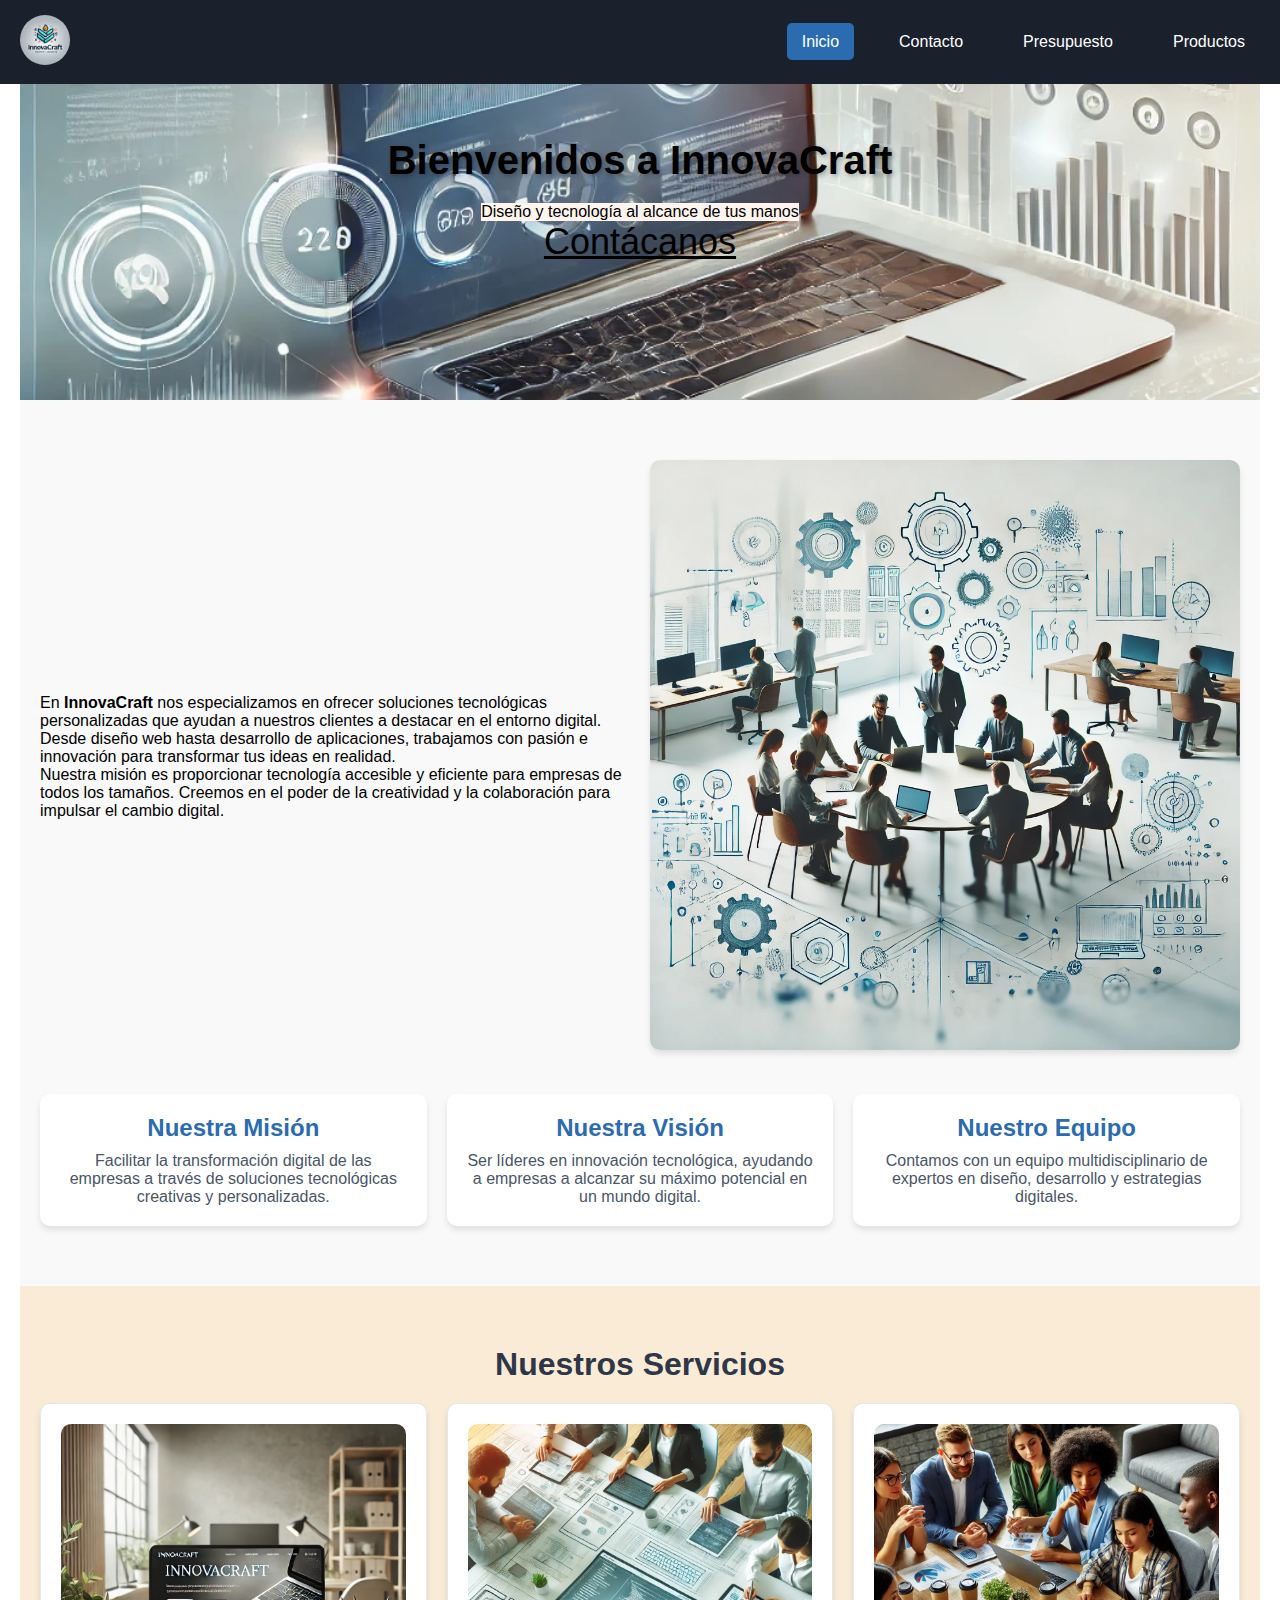
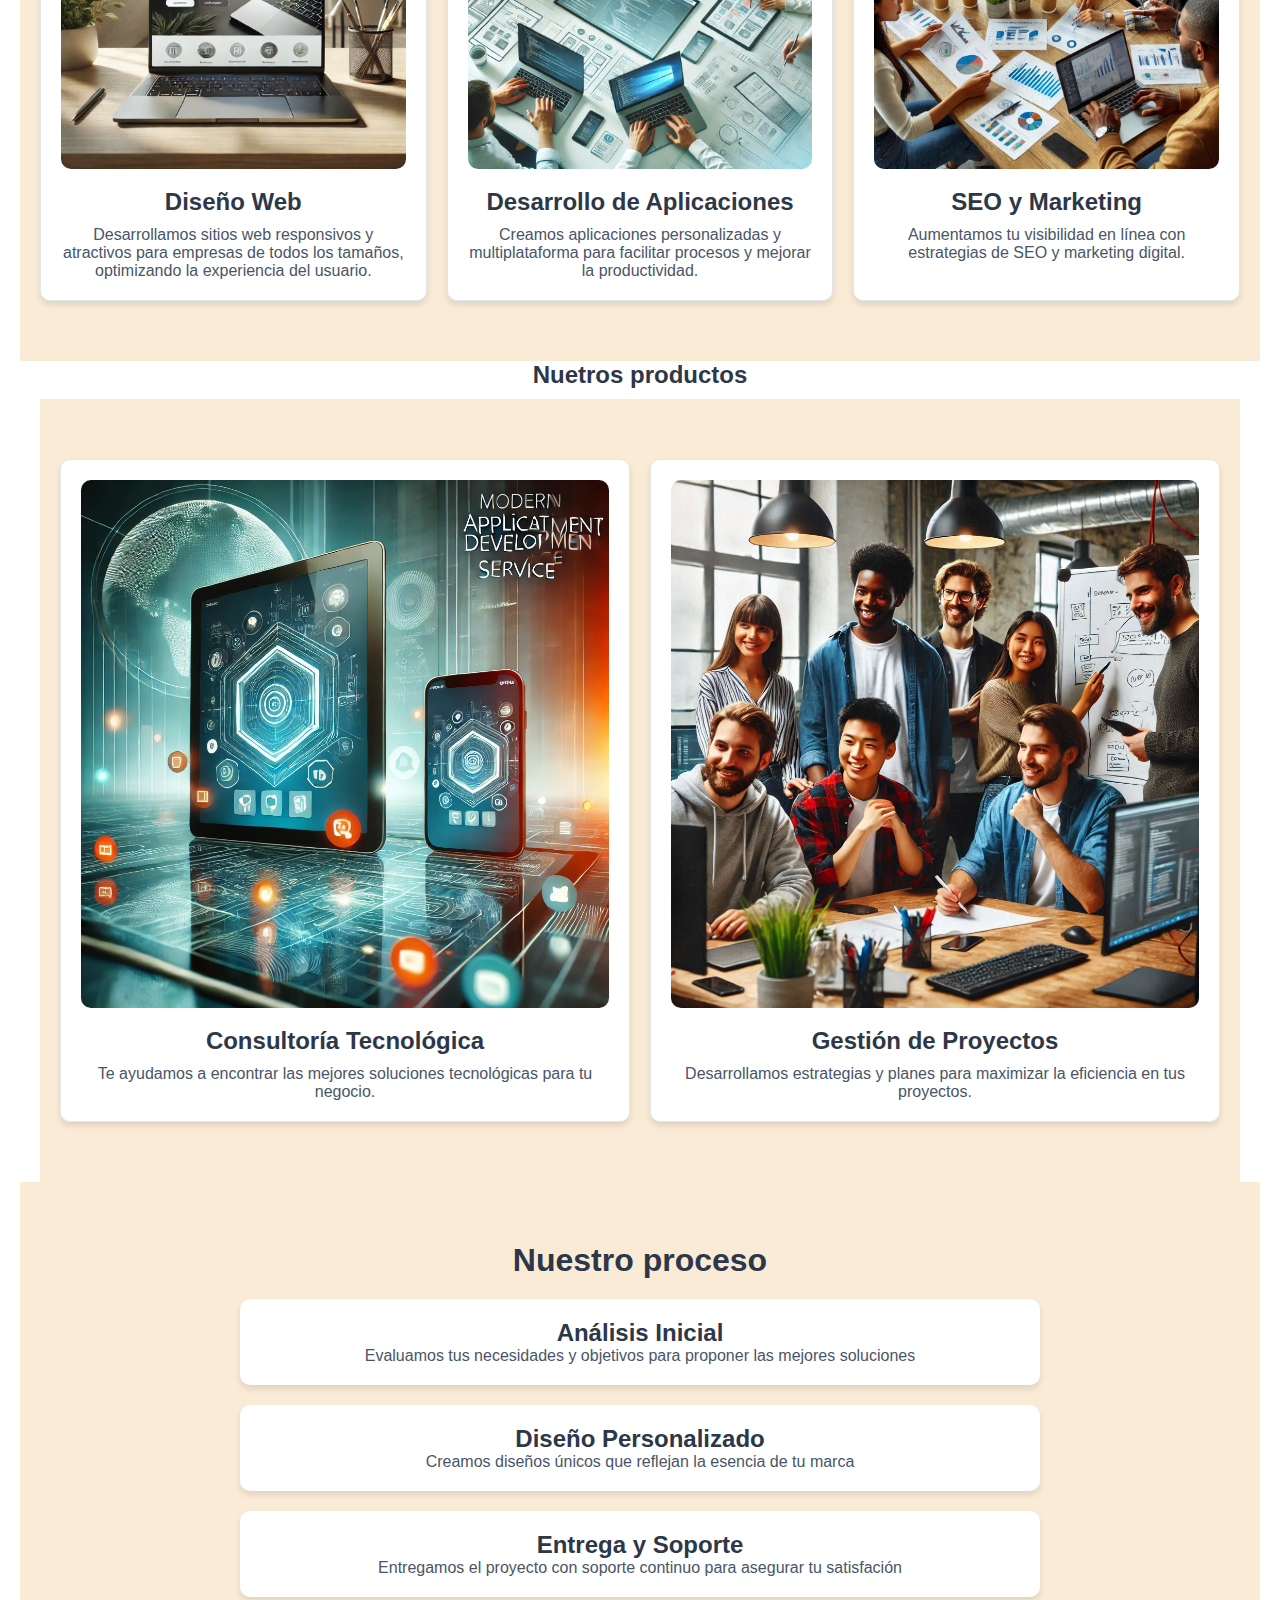
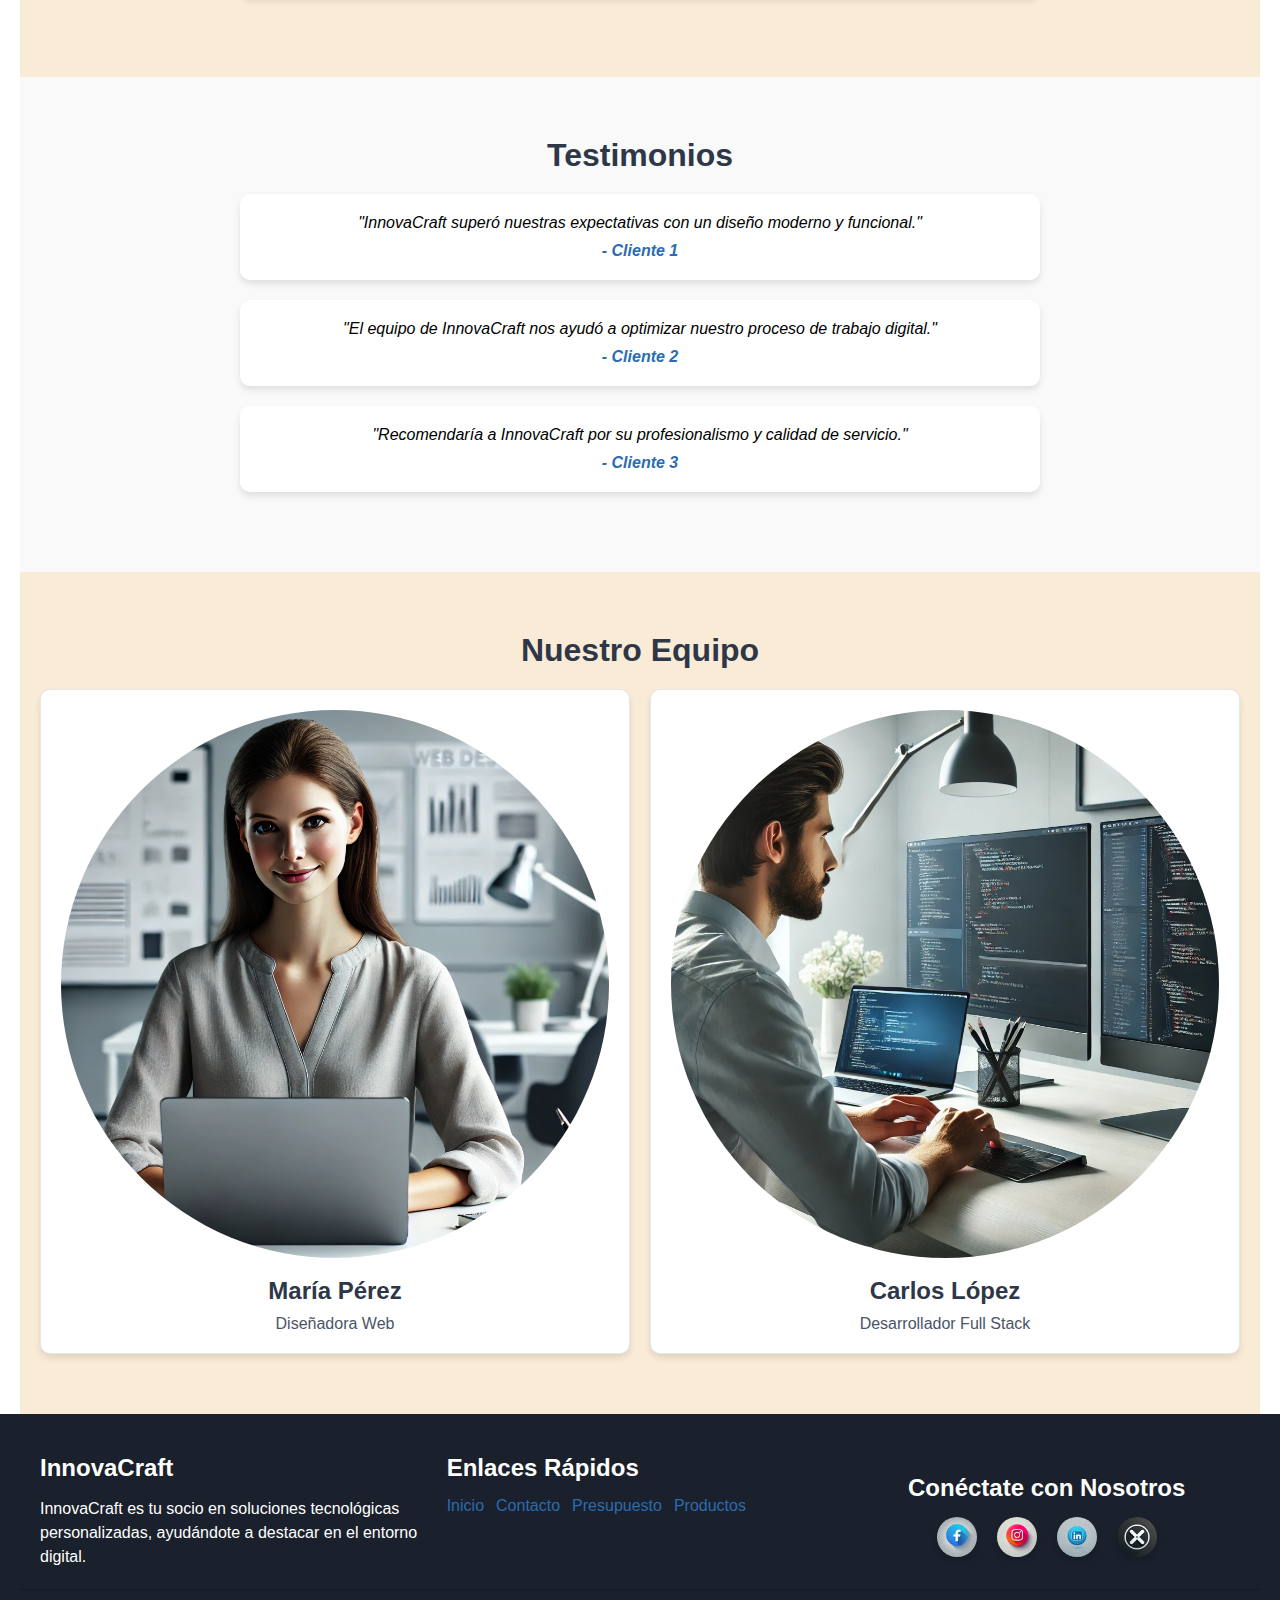
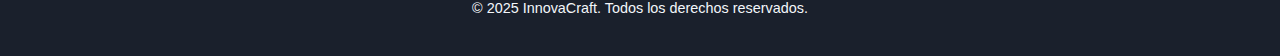
==== index.html @ 7ba4dc73 "inicialinzado" ====
<!DOCTYPE html>
<html lang="es">
  <head>
    <meta charset="UTF-8" >
    <meta name="viewport" content="width=device-width, initial-scale=1.0" >
    <title>InnovaCraft</title>
    <link rel="stylesheet" href="./CSS/style.css">
  </head>
  <body>
    <header>
      <!-- Barra de Navegación -->
      <nav class="navbar">
        <div class="logo">
          <img src="./assets/images/logoEmpresa.png" alt="InnovaCraft Logo">
        </div>
       
        <ul class="nav-link">
          <li><a href="/index.html" class="active">Inicio</a></li>
          <li><a href="./view/contacto.html">Contacto</a></li>
          <li><a href="./view/presupuesto.html">Presupuesto</a></li>
          <li><a href="./view/productos.html">Productos</a></li>
        </ul>
      </nav>
    </header>

    <!-- main global -->
    <main class="main-container">
      <section class="heroSection">
        <h1>Bienvenidos a InnovaCraft</h1>
        <span>Diseño y tecnología al alcance de tus manos</span>
        <a href="./views/contacto.html">Contácanos</a>
      </section>
      <!-- Section sobre nosotros -->
      <section class="aboutSection">
        <div class="about-content">
          <div class="about-text">
            <p>
              En <strong>InnovaCraft</strong> nos especializamos en ofrecer
              soluciones tecnológicas personalizadas que ayudan a nuestros
              clientes a destacar en el entorno digital. Desde diseño web hasta
              desarrollo de aplicaciones, trabajamos con pasión e innovación
              para transformar tus ideas en realidad.
            </p>
            <p>
              Nuestra misión es proporcionar tecnología accesible y eficiente
              para empresas de todos los tamaños. Creemos en el poder de la
              creatividad y la colaboración para impulsar el cambio digital.
            </p>
          </div>
          <div class="about-image">
            <img
              src="./assets/images/about-innovacraft.webp"
              alt="Sobre InnovaCraft"
            >
          </div>
        </div>

        <!-- Sección Adicional -->
        <div class="about-details">
          <div>
            <h3>Nuestra Misión</h3>
            <p>
              Facilitar la transformación digital de las empresas a través de
              soluciones tecnológicas creativas y personalizadas.
            </p>
          </div>
          <div>
            <h3>Nuestra Visión</h3>
            <p>
              Ser líderes en innovación tecnológica, ayudando a empresas a
              alcanzar su máximo potencial en un mundo digital.
            </p>
          </div>
          <div>
            <h3>Nuestro Equipo</h3>
            <p>
              Contamos con un equipo multidisciplinario de expertos en diseño,
              desarrollo y estrategias digitales.
            </p>
          </div>
        </div>
      </section>
      <!-- nuestro servicios -->
      <section class="servicesSection">
        <h2>Nuestros Servicios</h2>
        <div class="services-list">
          <article>
            <img src="./assets/images/diseñoWeb.webp" alt="Diseño Web">
            <h3>Diseño Web</h3>
            <p>
              Desarrollamos sitios web responsivos y atractivos para empresas de
              todos los tamaños, optimizando la experiencia del usuario.
            </p>
          </article>
          <article>
            <img src="./assets/images/desarrolloApps.webp" alt="Desarrollo de Aplicaciones">
            <h3>Desarrollo de Aplicaciones</h3>
            <p>
              Creamos aplicaciones personalizadas y multiplataforma para
              facilitar procesos y mejorar la productividad.
            </p>
          </article>
          <article>
            <img
              src="./assets/images/seoMarketing.png"
              alt="SEO y Marketing"
            >
            <h3>SEO y Marketing</h3>
            <p>
              Aumentamos tu visibilidad en línea con estrategias de SEO y
              marketing digital.
            </p>
          </article>
        </div>
      </section>
      <!-- productos -->
       <section>
        <h2 class="product-section">Nuetros productos</h2>
        <div class="product-grid">
            <article>
                <img src="/assets/images/aplicaciones.webp" alt=" Aplicaciones">
                 <h3>Consultoría Tecnológica</h3>
        <p>Te ayudamos a encontrar las mejores soluciones tecnológicas para tu negocio.</p>
            </article>
            <article>
        <img src="./assets/images/team-collaboration.png" alt="Colaboración en Equipo">
        <h3>Gestión de Proyectos</h3>
        <p>Desarrollamos estrategias y planes para maximizar la eficiencia en tus proyectos.</p>
      </article>
        </div>
       </section>
       <!-- Nuestro proceso -->
        <section class="procesoSection">
            <h2>Nuestro proceso</h2>
            <ul class="process-list">
                <li>
                    <h3>Análisis Inicial</h3>
                    <p>Evaluamos tus necesidades y objetivos para proponer las mejores soluciones</p>
                </li>
                <li>
                    <h3>Diseño Personalizado</h3>
                    <p>Creamos diseños únicos que reflejan la esencia de tu marca</p>
                </li>
                <li>
                    <h3>Entrega y Soporte</h3>
                    <p>Entregamos el proyecto con soporte continuo para asegurar tu satisfación</p>
                </li>
            </ul>
        </section>
        <!-- Testimonios -->
 <section class="testimoniosSection">
  <h2>Testimonios</h2>
  <div class="testimonios-list">
    <article tabindex="0">
      <p>"InnovaCraft superó nuestras expectativas con un diseño moderno y funcional."</p>
      <cite>- Cliente 1</cite>
    </article>
    <article tabindex="0">
      <p>"El equipo de InnovaCraft nos ayudó a optimizar nuestro proceso de trabajo digital."</p>
      <cite>- Cliente 2</cite>
    </article>
    <article tabindex="0">
      <p>"Recomendaría a InnovaCraft por su profesionalismo y calidad de servicio."</p>
      <cite>- Cliente 3</cite>
    </article>
  </div>
</section>

    <!-- Nuestro Equipo -->
  <section class="equipoSection">
    <h2>Nuestro Equipo</h2>
    <div class="equipo-grid">
      <article>
        <img src="./assets/images/equipo1.webp" alt="Equipo 1">
        <h3>María Pérez</h3>
        <p>Diseñadora Web</p>
      </article>
      <article>
        <img src="./assets/images/equipo2.webp" alt="Equipo 2">
        <h3>Carlos López</h3>
        <p>Desarrollador Full Stack</p>
      </article>
    </div>
  </section>
    </main>
   <footer class="footer">
  <div class="footer-container">
    <div class="footer-about">
      <h3>InnovaCraft</h3>
      <p>InnovaCraft es tu socio en soluciones tecnológicas personalizadas, ayudándote a destacar en el entorno digital.</p>
    </div>

    <div class="footer-links">
      <h4>Enlaces Rápidos</h4>
      <ul>
        <li><a href="/index.html">Inicio</a></li>
        <li><a href="/view/contacto.html">Contacto</a></li>
        <li><a href="/view/presupuesto.html">Presupuesto</a></li>
        <li><a href="/view/productos.html">Productos</a></li>
      </ul>
    </div>

    <div class="footer-social">
      <h4>Conéctate con Nosotros</h4>
      <ul>
        <li>
            <a href="#"><img src="./assets/images/iconofaceboock.webp" alt="Facebook"></a>
        </li>
        <li><a href="#"><img src="./assets/images/iconoinstagrams.webp" alt="Instagram"></a></li>
        <li><a href="#"><img src="./assets/images/linkeding.webp" alt="Linkeding"></a></li>
        <li><a href="#"><img src="./assets/images/x-twitter.webp" alt="X"></a></li>
      </ul>
    </div>
  </div>
  <div class="footer-bottom">
    <p>&copy; 2025 InnovaCraft. Todos los derechos reservados.</p>
  </div>
</footer>

    
  </body>
</html>
---- CSS/style.css ----
*{
    padding: 0;
    margin: 0;
    box-sizing: border-box;
    font-family: 'Segoe UI', Tahoma, Geneva, Verdana, sans-serif;
}  

/* ESTILOS DE HEADER */
.navbar{
    display: flex;
    justify-content: space-between;
    align-items: center;
    background-color: #1a202c;
    padding: 15px 20px;
    position: fixed;
    width: 100%;
    top: 0;
    z-index: 100;
    margin-bottom: 15px;
}
.logo img {
    max-height: 50px;
    border-radius: 50%;
    object-fit: cover;
}
.nav-link {
    list-style: none;
    display: flex;
    gap: 30px;
    flex-wrap: wrap;
}
.nav-link li a {
    text-decoration: none;
    color: #fff;
    transition: background-color 0.3s ease, color 0.3s ease;
    padding:  10px 15px;
    border-radius: 5px;
}
.nav-link li a:hover, .nav-link li a.active {
    background-color:  #2b6cb0;
    color: #fff
}

/* Estilo responsivo para la navegación */
@media screen and (max-width: 768px) {
  .nav-link {
    flex-direction: column; 
    gap: 10px;
    background-color: #1a202c;
    padding: 10px;
    position: absolute;
    top: 60px;
    right: 0;
    display: none;
    border-radius: 5px;
    box-shadow: 0 2px 10px rgba(0, 0, 0, 0.2);
  }

  .nav-link.show {
    display: flex; 
  }

  .navbar-toggle {
    display: block; 
    cursor: pointer;
    background-color: #2b6cb0; 
    color: #ffffff;
    border: none;
    padding: 10px 15px;
    border-radius: 5px;
  }
}
/* ESTILOS PRINCIPALES */
.main-container {
    
    margin: 0 auto;
    padding: 0 20px;
    box-sizing: border-box;
}

.heroSection {
    
    padding: 100px 20px;
    color: #000;
    background: url(./../assets/images/seoMarketing.webp) no-repeat center / cover;
    background-attachment:unset;
    min-height: 400px; 
    display: flex;
    flex-direction: column;
    justify-content: center;
    align-items: center;
}
.heroSection a {
    text-decoration: none;
    font-size: 36px;
     list-style: none;
     color: #000;
     text-decoration: underline; 
}
/* Animación para el <h1> */
.heroSection h1 {
  font-size: 2.5rem;
  margin-bottom: 20px;
  text-shadow: 2px 2px 5px rgba(0, 0, 0, 0.3);
  animation: slideIn 2s ease-in-out, pulse 3s infinite ease-in-out;
}
.heroSection span {
    background-color: seashell;
    font-family: Arial, Helvetica, sans-serif;
}
 
/* Animación de entrada deslizante */
@keyframes slideIn {
  from {
    opacity: 0;
    transform: translateY(-50px); 
  }
  to {
    opacity: 1;
    transform: translateY(0); 
  }
}

/* Animación de pulso */
@keyframes pulse {
  0%, 100% {
    transform: scale(1);
  }
  50% {
    transform: scale(1.1); 
  }
}

/* ESTILOS PARA EL ABOUT SECTIONS */
.aboutSection {
  background-color: #f9f9f9;
  padding: 60px 20px;
  text-align: center;
}

.aboutSection h3 {
  font-size: 2.5rem;
  margin-bottom: 20px;
  color: #00050f;
}

.about-content {
  display: flex;
  align-items: center;
  justify-content: space-between;
  gap: 20px;
  max-width: 1200px;
  margin: 0 auto;
  text-align: left;
}

.about-content .about-text {
  flex: 1;
}

.about-content .about-image {
  flex: 1;
}

.about-content .about-image img {
  max-width: 100%;
  border-radius: 10px;
  box-shadow: 0 4px 6px rgba(0, 0, 0, 0.1);
  transition: transform 0.3s ease, box-shadow 0.3s ease;
}

/* Agregando movimiento al pasar el mouse sobre la imagen */
.about-content .about-image img:hover {
  transform: scale(1.05); 
  box-shadow: 0 8px 12px rgba(0, 0, 0, 0.2);
}

.about-details {
  margin-top: 40px;
  display: grid;
  grid-template-columns: repeat(auto-fit, minmax(300px, 1fr));
  gap: 20px;
}

.about-details div {
  background: #ffffff;
  padding: 20px;
  border-radius: 10px;
  box-shadow: 0 4px 6px rgba(0, 0, 0, 0.1);
  transition: transform 0.3s ease, box-shadow 0.3s ease;
  cursor: pointer; 
}

/* Efecto Hover y Focus para las tarjetas */
.about-details div:hover,
.about-details div:focus {
  transform: translateY(-10px); 
  box-shadow: 0 8px 12px rgba(0, 0, 0, 0.2); 
  outline: 2px solid #2b6cb0; 
}

.about-details h3 {
  font-size: 1.5rem;
  color: #2b6cb0;
  margin-bottom: 10px;
  transition: color 0.3s ease; 
}

.about-details div:hover h3 {
  color: #1a202c; 
}

.about-details p {
  color: #4a5568;
  transition: color 0.3s ease; 
}

.about-details div:hover p {
  color: #2d3748; 
}

/* Sección de Servicios */
.servicesSection {
  background-color: antiquewhite;
  padding: 60px 20px;
  text-align: center;
}

.servicesSection h2 {
  font-size: 2rem;
  color: #2d3748; 
  margin-bottom: 20px;
}

.services-list {
  display: grid;
  grid-template-columns: repeat(auto-fit, minmax(300px, 1fr));
  gap: 20px;
  max-width: 1200px;
  margin: 0 auto;
}

.services-list article {
  background: #ffffff;
  border: 1px solid #e2e8f0;
  border-radius: 10px;
  padding: 20px;
  box-shadow: 0 4px 6px rgba(0, 0, 0, 0.1);
  text-align: center;
  transition: transform 0.3s ease, box-shadow 0.3s ease;
  cursor: pointer;
}

/* Efecto Hover y Focus */
.services-list article:hover,
.services-list article:focus {
  transform: translateY(-10px); 
  box-shadow: 0 8px 12px rgba(0, 0, 0, 0.2); 
  border-color: #2b6cb0; 
}

/* Cambios en el título y texto */
.services-list article:hover h3,
.services-list article:focus h3 {
  color: #2b6cb0; /* Cambia el color del título */
}

.services-list article:hover p,
.services-list article:focus p {
  color: #4a5568; 
}

/* Estilo de las Imágenes */
.services-list img {
  max-width: 100%;
  height: auto;
  border-radius: 10px;
  margin-bottom: 15px;
  transition: transform 0.3s ease, box-shadow 0.3s ease;
}

/* Efecto en las Imágenes */
.services-list img:hover {
  transform: scale(1.05); 
  box-shadow: 0 8px 12px rgba(0, 0, 0, 0.2); 
}

.services-list h3 {
  font-size: 1.5rem;
  color: #2d3748;
  margin-bottom: 10px;
  transition: color 0.3s ease;
}

.services-list p {
  color: #4a5568; /* Gris suave */
  transition: color 0.3s ease;
}

/* Sección de Productos */
.product-grid {
  display: grid;
  background-color: antiquewhite;
  grid-template-columns: repeat(auto-fit, minmax(300px, 1fr));
  gap: 20px;
  padding: 60px 20px;
  max-width: 1200px;
  margin: 0 auto;
  text-align: center;
}
.product-section  {
    text-align: center;
    font-size: 1.5rem;
     color: #2d3748;
  margin-bottom: 10px;
  transition: color 0.3s ease;
}
.product-grid article {
  background: #ffffff;
  border: 1px solid #e2e8f0;
  border-radius: 10px;
  padding: 20px;
  box-shadow: 0 4px 6px rgba(0, 0, 0, 0.1);
  transition: transform 0.s ease, box-shadow 0.3s ease;
  cursor: pointer;
}

/* Efectos de Hover y Focus */
.product-grid article:hover,
.product-grid article:focus {
  transform: translateY(-10px);
  box-shadow: 0 8px 12px rgba(0, 0, 0, 0.2); 
  border: 1px solid #2b6cb0; 
}

/* Efectos en las Imágenes */
.product-grid img {
  max-width: 100%;
  height: auto;
  border-radius: 10px; 
  margin-bottom: 15px;
  transition: transform 0.3s ease, box-shadow 0.3s ease; 
}

.product-grid img:hover {
  transform: scale(1.1); 
  box-shadow: 0 8px 12px rgba(0, 0, 0, 0.2); 
}

/* Títulos y Descripciones */
.product-grid h3 {
  font-size: 1.5rem;
  color: #2d3748;
  margin-bottom: 10px;
  transition: color 0.3s ease; 
}

.product-grid article:hover h3,
.product-grid article:focus h3 {
  color: #2b6cb0; 
}

.product-grid p {
  color: #4a5568; 
  transition: color 0.3s ease; 
}

.product-grid article:hover p,
.product-grid article:focus p {
  color: #2d3748; 
}

/* Sección de Nuestro Proceso */
.procesoSection {
   background-color: antiquewhite;
  padding: 60px 20px;
  text-align: center;
}

.procesoSection h2 {
  font-size: 2rem;
  color: #2d3748;
  margin-bottom: 20px;
}

.process-list {
  max-width: 800px;
  margin: 0 auto;
  padding: 0;
  list-style: none;
}

.process-list li {
  background: #ffffff;
  padding: 20px;
  margin-bottom: 20px;
  border-radius: 10px;
  box-shadow: 0 4px 6px rgba(0, 0, 0, 0.1);
}

.process-list h3 {
  font-size: 1.5rem;
  color: #2d3748;
}

.process-list p {
  color: #4a5568;
}

/* Sección de Testimonios */
.testimoniosSection {
  background-color: #f9f9f9;
  padding: 60px 20px;
  text-align: center;
}

.testimoniosSection h2 {
  font-size: 2rem;
  color: #2d3748; 
  margin-bottom: 20px;
}

.testimonios-list {
  max-width: 800px;
  margin: 0 auto;
}

.testimonios-list article {
  background: #ffffff;
  padding: 20px;
  border-radius: 10px;
  box-shadow: 0 4px 6px rgba(0, 0, 0, 0.1);
  margin-bottom: 20px;
  font-style: italic;
  transition: transform 0.3s ease, box-shadow 0.3s ease; 
  cursor: pointer; 
}

/* Efectos de Hover y Focus */
.testimonios-list article:hover,
.testimonios-list article:focus {
  transform: translateY(-10px); 
  box-shadow: 0 8px 12px rgba(0, 0, 0, 0.2); 
  border: 1px solid #2b6cb0; 
}

/* Títulos y Contenidos */
.testimonios-list article:hover p,
.testimonios-list article:focus p {
  color: #2d3748; 
}

.testimonios-list cite {
  display: block;
  margin-top: 10px;
  font-weight: bold;
  color: #2b6cb0; 
  transition: color 0.3s ease; 
}

/* Cambios en el Nombre del Cliente */
.testimonios-list article:hover cite,
.testimonios-list article:focus cite {
  color: #1a202c; 
}

/* Sección de Nuestro Equipo */
.equipoSection {
  background-color: antiquewhite;
  padding: 60px 20px;
  text-align: center;
}

.equipoSection h2 {
  font-size: 2rem;
  color: #2d3748;
  margin-bottom: 20px;
}

.equipo-grid {
  display: grid;
  grid-template-columns: repeat(auto-fit, minmax(300px, 1fr));
  gap: 20px;
  max-width: 1200px;
  margin: 0 auto;
}

.equipo-grid article {
  background: #ffffff;
  border: 1px solid #e2e8f0;
  border-radius: 10px;
  padding: 20px;
  box-shadow: 0 4px 6px rgba(0, 0, 0, 0.1);
  text-align: center;
  transition: transform 0.3s ease, box-shadow 0.3s;
  cursor: pointer;
}
.equipo-grid article:hover, .equipo-grid article:focus {
    transform: translateY(-10px);
    box-shadow: 0 8px 12px rgba(0, 0, 0, 0.2);
    border: 1px solid #2b6cb0;
}

.equipo-grid img {
  max-width: 100%;
  height: auto;
  border-radius: 50%;
  margin-bottom: 15px;
}

.equipo-grid h3 {
  font-size: 1.5rem;
  color: #2d3748;
}

.equipo-grid p {
  color: #4a5568;
}
/* Efectos en las Imágenes */
.equipo-grid img {
  max-width: 100%;
  height: auto;
  border-radius: 50%; 
  margin-bottom: 15px;
  transition: transform 0.3s ease, box-shadow 0.3s ease;
}
.equipo-grid img:hover {
  transform: scale(1.1); 
  box-shadow: 0 8px 12px rgba(0, 0, 0, 0.2); 
}
.equipo-grid h3 {
  font-size: 1.5rem;
  color: #2d3748;
  margin-bottom: 10px;
  transition: color 0.3s ease;
}

.equipo-grid article:hover h3 {
  color: #2b6cb0; 
}

.equipo-grid p {
  color: #4a5568;
  transition: color 0.3s ease;
}

.equipo-grid article:hover p {
  color: #2d3748; 
}

/* ESTILOS PARA LOS FORMULARIOS */

/* ESTILOS PARA EL FOOTER */
.footer{
    background-color: #1a202c;
    color: #fff;
    padding: 40px 20px;
    text-align: center;
    }

.footer-container {
    display: flex;
    flex-wrap: wrap;
    justify-content: space-between;
    gap: 20px;
    max-width: 1200px;
    margin: 0 auto;
    text-align: left;
}

.footer-about, .footer-links, .footer-social {
    flex: 1;
    min-width: 250px;

}

.footer-about h3, .footer-links h4, .footer-social h4 {
    font-size: 1.5rem;
    margin-bottom: 15px;
}

.footer-about p {
    font-size: 1rem;
    line-height: 1.5;
    text-align: left;
    
}

.footer-links ul, .footer-social ul {
    display: flex;
    gap: 12px;
    list-style: none;
    padding: 0;
}

.footer-links ul li a, .footer-social ul li a {
    text-decoration: none;
    color:  #2b6cb0;
    transition: color 0.3s ease;
    
}
.footer-links ul li a:hover,
.footer-social ul li a:hover {
  color: #ffffff; 
}
.footer-bottom {
  margin-top: 20px;
  border-top: 1px solid rgba(10, 1, 1, 0.2);
  padding-top: 10px;
  font-size: 0.9rem;
  color: #f3f6fa; 
}

/* Estilo general para la sección social */
.footer-social {
  text-align: center;
  margin-top: 20px;
}

.footer-social h4 {
  font-size: 1.5rem;
  margin-bottom: 15px;
  color: #ffffff;
}

.footer-social ul {
  list-style: none;
  padding: 0;
  display: flex;
  justify-content: center;
  gap: 20px; 
}

.footer-social ul li {
  display: inline-block;
}

.footer-social ul li a {
  display: inline-block;
  width: 40px; 
  height: 40px;
  transition: transform 0.3s ease, opacity 0.3s ease;
}

.footer-social ul li a img {
  max-width: 100%;
  height: auto;
  border-radius: 50%; 
  box-shadow: 0 4px 6px rgba(0, 0, 0, 0.1); 
}

/* Efectos de hover */
.footer-social ul li a:hover {
  transform: scale(1.1); 
  opacity: 0.8; 
}
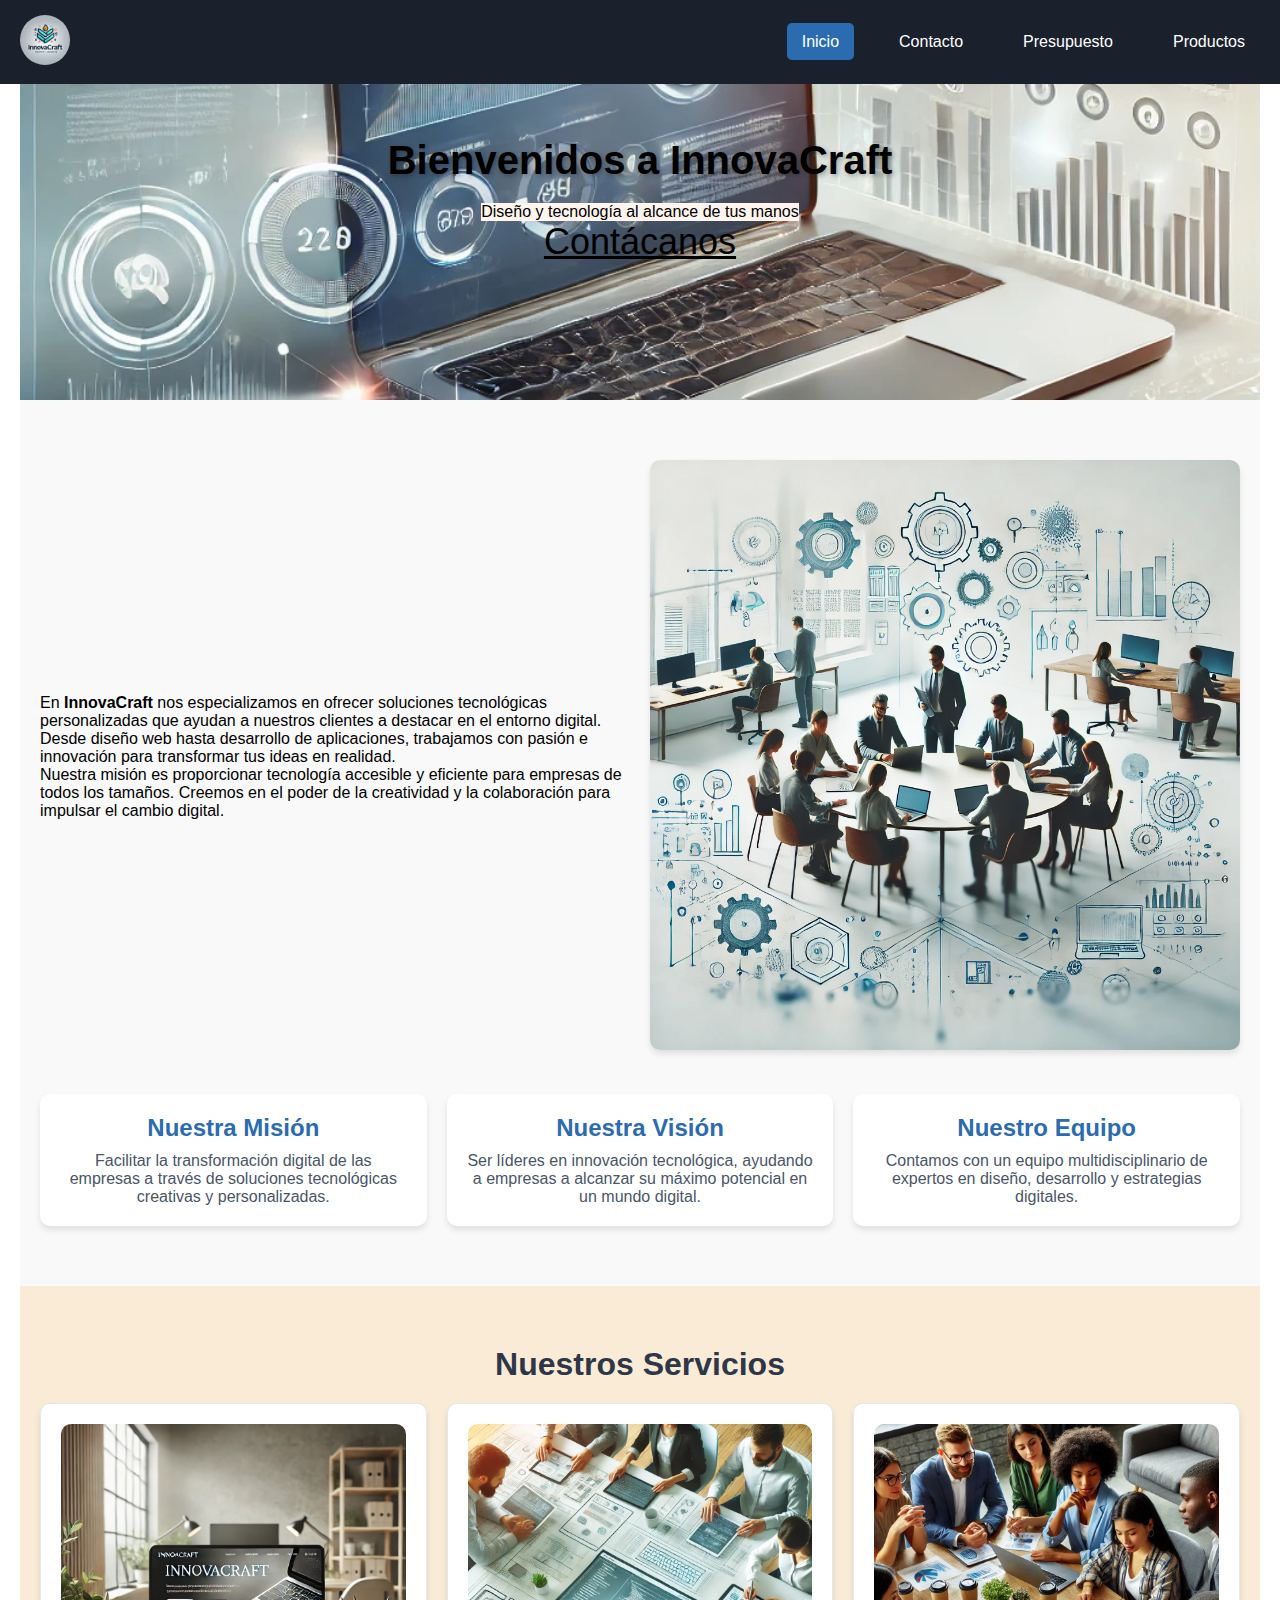
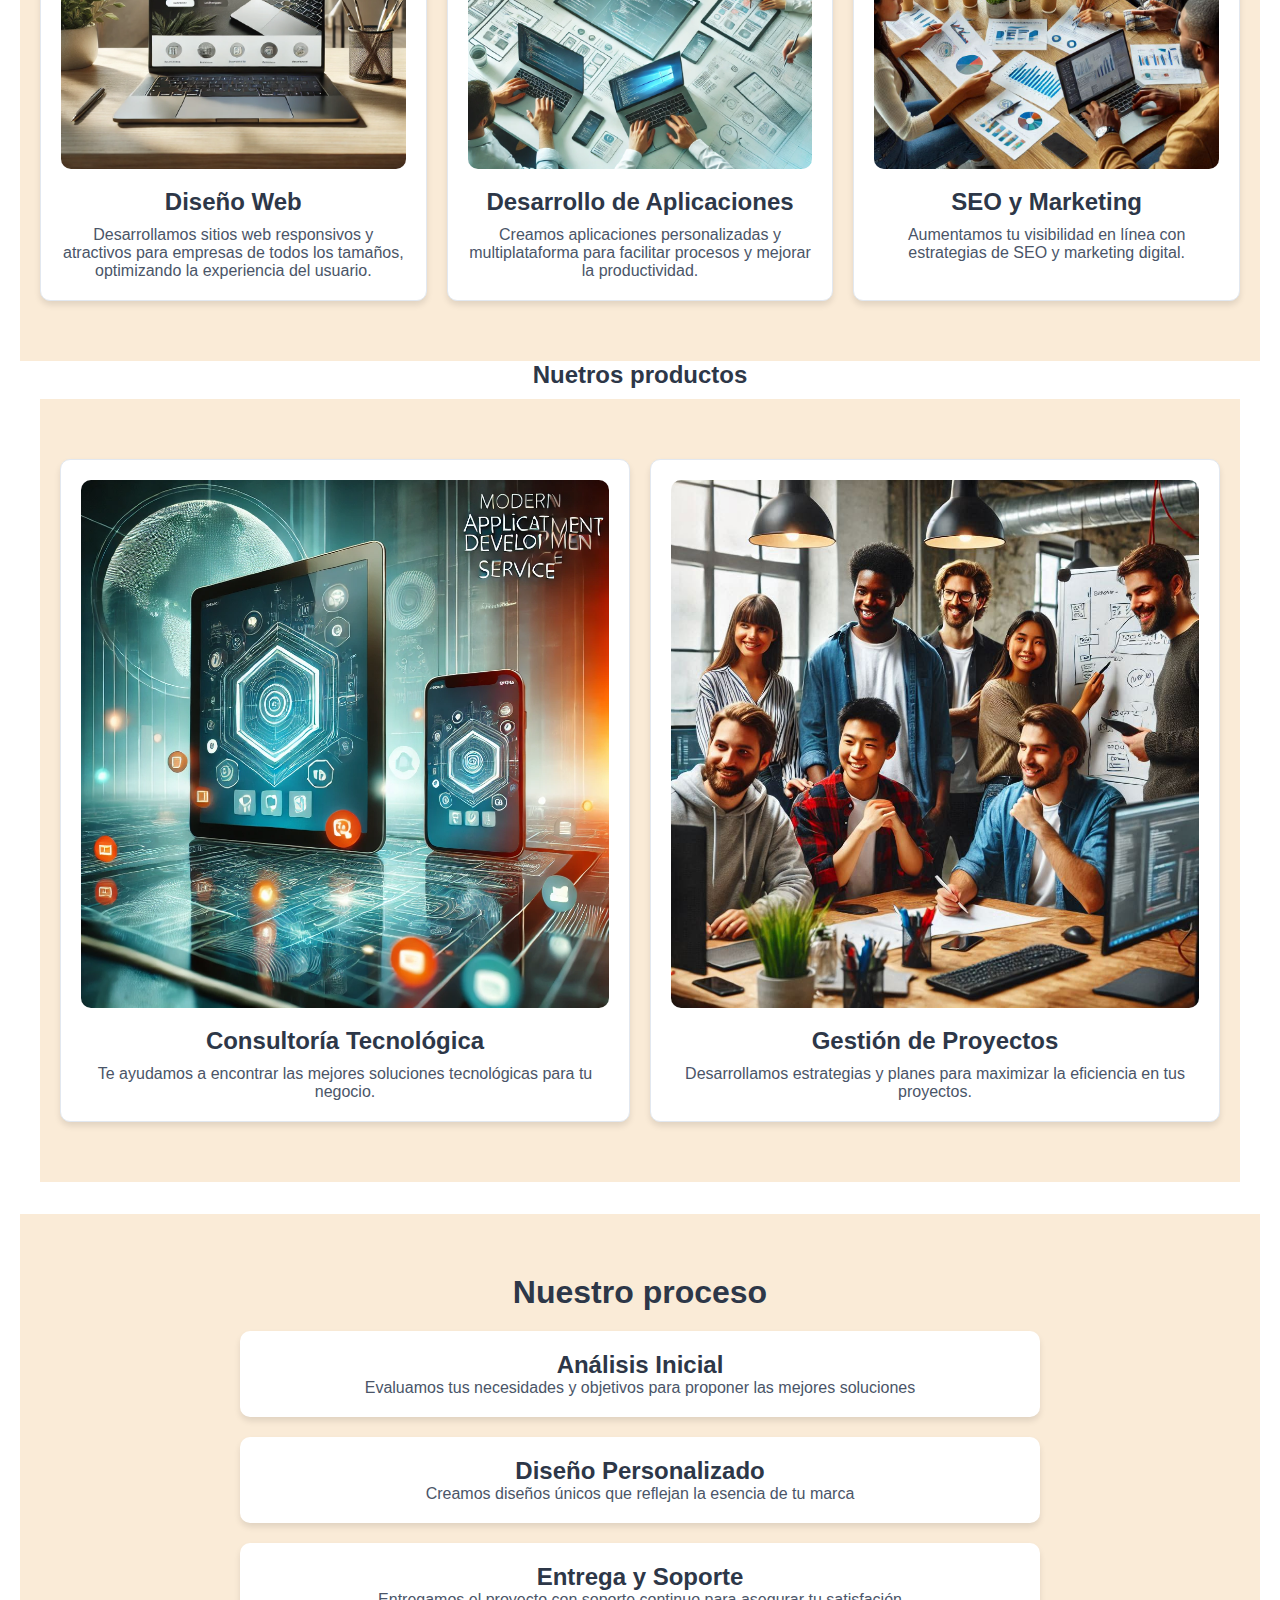
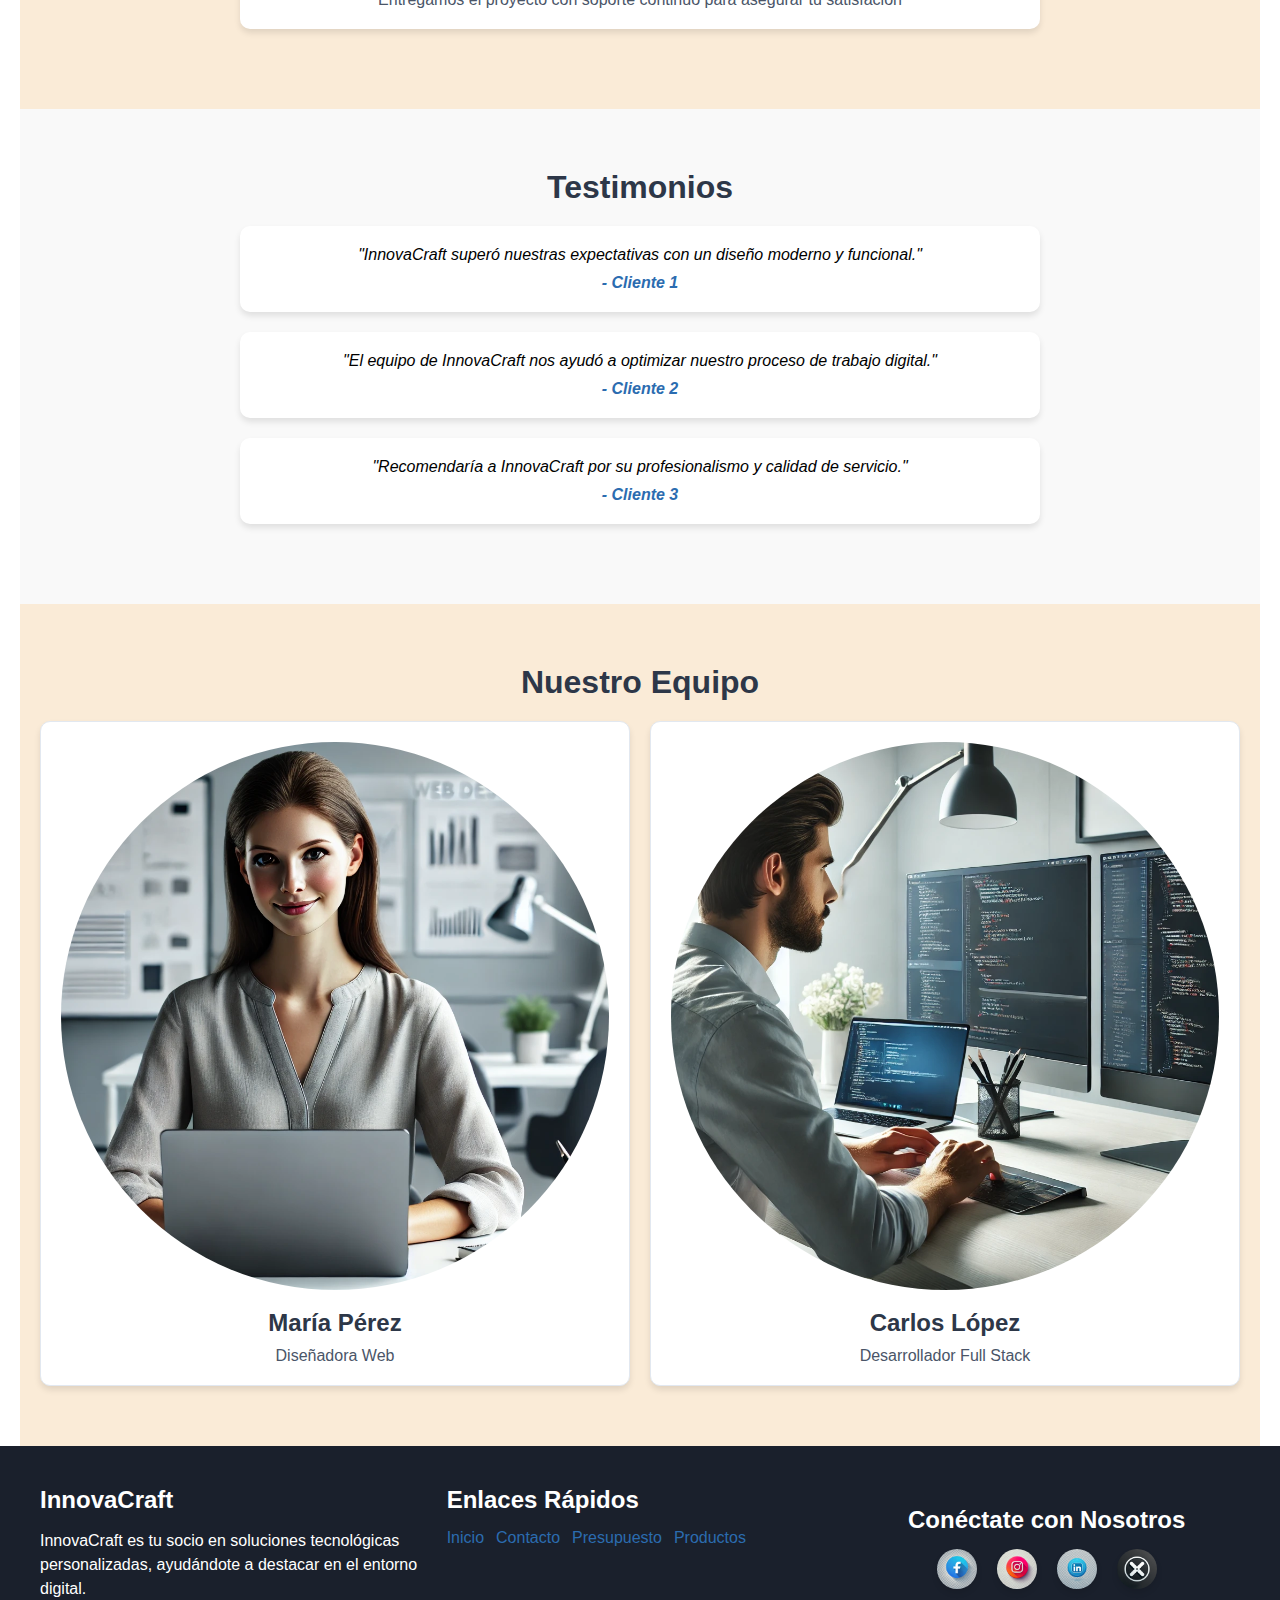
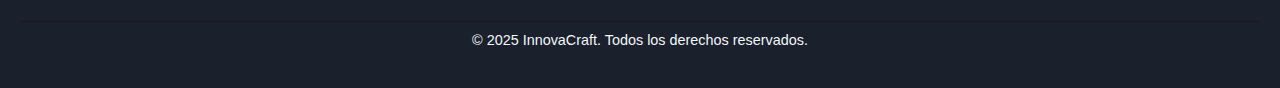
==== commit 1225abd2: "actualizar componentes" ====
--- a/index.html
+++ b/index.html
@@ -16,9 +16,9 @@
        
         <ul class="nav-link">
           <li><a href="/index.html" class="active">Inicio</a></li>
-          <li><a href="./view/contacto.html">Contacto</a></li>
-          <li><a href="./view/presupuesto.html">Presupuesto</a></li>
-          <li><a href="./view/productos.html">Productos</a></li>
+          <li><a href="./views/contacto.html">Contacto</a></li>
+          <li><a href="./views/presupuesto.html">Presupuesto</a></li>
+          <li><a href="./views/productos.html">Productos</a></li>
         </ul>
       </nav>
     </header>
@@ -183,39 +183,42 @@
     </div>
   </section>
     </main>
-   <footer class="footer">
-  <div class="footer-container">
-    <div class="footer-about">
-      <h3>InnovaCraft</h3>
-      <p>InnovaCraft es tu socio en soluciones tecnológicas personalizadas, ayudándote a destacar en el entorno digital.</p>
-    </div>
-
-    <div class="footer-links">
-      <h4>Enlaces Rápidos</h4>
-      <ul>
-        <li><a href="/index.html">Inicio</a></li>
-        <li><a href="/view/contacto.html">Contacto</a></li>
-        <li><a href="/view/presupuesto.html">Presupuesto</a></li>
-        <li><a href="/view/productos.html">Productos</a></li>
-      </ul>
-    </div>
-
-    <div class="footer-social">
-      <h4>Conéctate con Nosotros</h4>
-      <ul>
-        <li>
-            <a href="#"><img src="./assets/images/iconofaceboock.webp" alt="Facebook"></a>
-        </li>
-        <li><a href="#"><img src="./assets/images/iconoinstagrams.webp" alt="Instagram"></a></li>
-        <li><a href="#"><img src="./assets/images/linkeding.webp" alt="Linkeding"></a></li>
-        <li><a href="#"><img src="./assets/images/x-twitter.webp" alt="X"></a></li>
-      </ul>
-    </div>
-  </div>
-  <div class="footer-bottom">
-    <p>&copy; 2025 InnovaCraft. Todos los derechos reservados.</p>
-  </div>
-</footer>
+
+  <!-- footer -->
+    <footer class="footer">
+        <div class="footer-container">
+            <div class="footer-about">
+                <h3>InnovaCraft</h3>
+                <p>InnovaCraft es tu socio en soluciones tecnológicas personalizadas, ayudándote a destacar en el entorno
+                    digital.</p>
+            </div>
+    
+            <div class="footer-links">
+                <h4>Enlaces Rápidos</h4>
+                <ul>
+                    <li><a href="/index.html">Inicio</a></li>
+                    <li><a href="./contacto.html">Contacto</a></li>
+                    <li><a href="./presupuesto.html">Presupuesto</a></li>
+                    <li><a href="./productos.html">Productos</a></li>
+                </ul>
+            </div>
+    
+            <div class="footer-social">
+                <h4>Conéctate con Nosotros</h4>
+                <ul>
+                    <li>
+                        <a href="#"><img src="./../assets/images/iconofaceboock.webp" alt="Facebook"></a>
+                    </li>
+                    <li><a href="#"><img src="./../assets/images/iconoinstagrams.webp" alt="Instagram"></a></li>
+                    <li><a href="#"><img src="./../assets/images/linkeding.webp" alt="Linkeding"></a></li>
+                    <li><a href="#"><img src="./../assets/images/x-twitter.webp" alt="X"></a></li>
+                </ul>
+            </div>
+        </div>
+        <div class="footer-bottom">
+            <p>&copy; 2025 InnovaCraft. Todos los derechos reservados.</p>
+        </div>
+    </footer>
 
     
   </body>
--- a/CSS/style.css
+++ b/CSS/style.css
@@ -308,6 +308,7 @@
   max-width: 1200px;
   margin: 0 auto;
   text-align: center;
+  margin-bottom: 4rem;
 }
 .product-section  {
     text-align: center;
@@ -376,6 +377,7 @@
    background-color: antiquewhite;
   padding: 60px 20px;
   text-align: center;
+  margin-top: 2rem;
 }
 
 .procesoSection h2 {
@@ -549,7 +551,144 @@
   color: #2d3748; 
 }
 
-/* ESTILOS PARA LOS FORMULARIOS */
+/* ESTILOS PARA LOS FORMULARIOS  DE CONTACTOS*/
+/* Contenedor principal */
+.contact-container {
+  background-color: rgb(241, 247, 248);
+  margin-top: 10rem;
+  box-sizing: border-box;
+  width: 90%;
+  max-width: 1200px;
+  margin: 0 auto;
+  padding: 5% 0;
+  border-radius: 10px solid #fff; 
+  box-shadow: 0 4px 8px rgba(0, 0, 0, 0.1); 
+}
+
+/* Título */
+.contact-container .contactSection h1, .budget-container h1 {
+  background: linear-gradient(to right bottom, rgb(0, 4, 24), rgb(11, 1, 24), black 100%);
+  background-clip: text;
+  -webkit-text-fill-color: transparent;
+  text-align: center;
+  margin-top: 12px;
+  margin-bottom: 2rem;
+  font-size: 2.5rem;
+}
+.contact-container .contactSection p, .budget-container p {
+  text-align:  center;
+  margin-bottom: 16px;
+  font-weight: 500;
+  
+}
+/* Estilo para listas */
+.flex-outer,
+.flex-inner {
+  list-style-type: none;
+  padding: 0;
+}
+
+.flex-outer {
+  max-width: 800px;
+  margin: 0 auto;
+}
+
+
+.flex-outer li {
+  display: flex;
+  flex-wrap: wrap;
+  align-items: center;
+  margin-bottom: 20px;
+}
+
+.flex-outer li label {
+  flex: 1 0 120px;
+  max-width: 220px;
+  padding: 8px;
+  font-weight: 300;
+  letter-spacing: 0.09em;
+  text-transform: capitalize;
+}
+.flex-outer > li > label,
+.flex-outer li p {
+  flex: 1 0 125px;
+  max-width: 220px;
+}
+
+.flex-outer li input,
+.flex-outer li textarea {
+  flex: 2 0 300px;
+  padding: 10px;
+  border: 1px solid #ddd;
+  border-radius: 5px;
+  font-size: 1rem;
+  outline: none;
+  transition: border-color 0.3s ease;
+}
+
+.flex-outer li input:focus,
+.flex-outer li textarea:focus {
+  border-color: #2b6cb0; /* Color de acento */
+}
+/* estilos para seleccionar la empresa */
+.flex-inner {
+  display: flex;  
+  justify-content: center; 
+  align-items: center;
+  gap: 20px; 
+  padding: 1px;
+  margin: 0;
+}
+
+.flex-inner li {
+  display: flex;
+  flex-direction: column; 
+  align-items: center;
+  gap: 5px;
+  margin: 0;
+}
+
+.flex-inner input[type="radio"] {
+  margin: 0; 
+  accent-color: #2b6cb0; 
+}
+
+.flex-inner label {
+  margin: 0; 
+  font-weight: bold;
+  cursor: pointer; 
+}
+
+.flex-inner input[type="radio"]:checked + label {
+  color: #2b6cb0;
+}
+
+
+/* Botones */
+.flex-outer .listButtons {
+  display: flex;
+  gap: 20px;
+  align-items: center;
+  justify-content: center;
+  margin-top: 20px;
+  align-items: center;
+}
+
+.flex-outer .listButtons button {
+  padding: 10px 20px;
+  background-color: #2b6cb0;
+  color: #fff;
+  border: none;
+  border-radius: 5px;
+  cursor: pointer;
+  font-size: 1rem;
+  transition: background-color 0.3s ease;
+}
+
+.flex-outer .listButtons button:hover {
+  background-color: #1a202c;
+}
+
 
 /* ESTILOS PARA EL FOOTER */
 .footer{
@@ -655,3 +794,133 @@
   transform: scale(1.1); 
   opacity: 0.8; 
 }
+
+/* ESTILO PARA PRESUPUESTO */
+
+.budget-container{
+  
+   background-color: #f9f9f9;
+  padding: 50px 20px;
+  box-shadow: 0 4px 8px rgba(0, 0, 0, 0.1);
+  border-radius: 10px;
+  margin: 20px auto;
+  max-width: 800px;
+}
+.budgetSection h1 {
+  font-size: 2.5rem;
+  color: #2b6cb0;
+  text-align: center;
+  margin-bottom: 20px;
+}
+.budgetSection p {
+  text-align: center;
+  font-size: 1.2rem;
+  color: #4a5568;
+  margin-bottom: 30px;
+}
+.budget-form input,
+.budget-form select,
+.budget-form textarea {
+  border: 1px solid #ddd;
+  border-radius: 5px;
+  padding: 10px;
+  font-size: 1rem;
+  width: 100%;
+  transition: border-color 0.3s ease;
+}
+.budget-form input:focus,
+.budget-form select:focus,
+.budget-form textarea:focus {
+  border-color: #2b6cb0;
+  outline: none;
+}
+/* ESTILO PARA PRODUCTOS */
+.products-container {
+  background-color: #f9f9f9;
+  padding: 50px 20px;
+  box-shadow: 0 4px 8px rgba(0, 0, 0, 0.1);
+  border-radius: 10px;
+  margin: 20px auto;
+  max-width: 1200px;
+}
+
+/* Título */
+.productsSection h1 {
+  font-size: 2.5rem;
+  color: #2b6cb0;
+  text-align: center;
+  margin-bottom: 20px;
+}
+
+/* Texto descriptivo */
+.productsSection p {
+  text-align: center;
+  font-size: 1.2rem;
+  color: #4a5568;
+  margin-bottom: 30px;
+}
+
+/* Grid de Productos */
+.product-grid {
+  display: grid;
+  grid-template-columns: repeat(auto-fit, minmax(250px, 1fr));
+  gap: 20px;
+  margin: 0 auto;
+}
+
+/* Estilo de las Tarjetas de Productos */
+.product-card {
+  background: #ffffff;
+  border: 1px solid #e2e8f0;
+  border-radius: 10px;
+  padding: 20px;
+  box-shadow: 0 4px 6px rgba(0, 0, 0, 0.1);
+  text-align: center;
+  transition: transform 0.3s ease, box-shadow 0.3s ease;
+  cursor: pointer;
+}
+
+.product-card img {
+  max-width: 100%;
+  height: auto;
+  border-radius: 10px;
+  margin-bottom: 15px;
+  transition: transform 0.3s ease, box-shadow 0.3s ease;
+}
+
+.product-card h3 {
+  font-size: 1.5rem;
+  color: #2d3748;
+  margin-bottom: 10px;
+}
+
+.product-card p {
+  color: #4a5568;
+  margin-bottom: 15px;
+}
+
+/* Efecto Hover */
+.product-card:hover {
+  transform: translateY(-10px);
+  box-shadow: 0 8px 12px rgba(0, 0, 0, 0.2);
+}
+
+.product-card:hover img {
+  transform: scale(1.05);
+}
+
+/* Botón */
+.product-btn {
+  display: inline-block;
+  padding: 10px 20px;
+  background-color: #2b6cb0;
+  color: #ffffff;
+  border-radius: 5px;
+  text-decoration: none;
+  font-size: 1rem;
+  transition: background-color 0.3s ease;
+}
+
+.product-btn:hover {
+  background-color: #1a202c;
+}
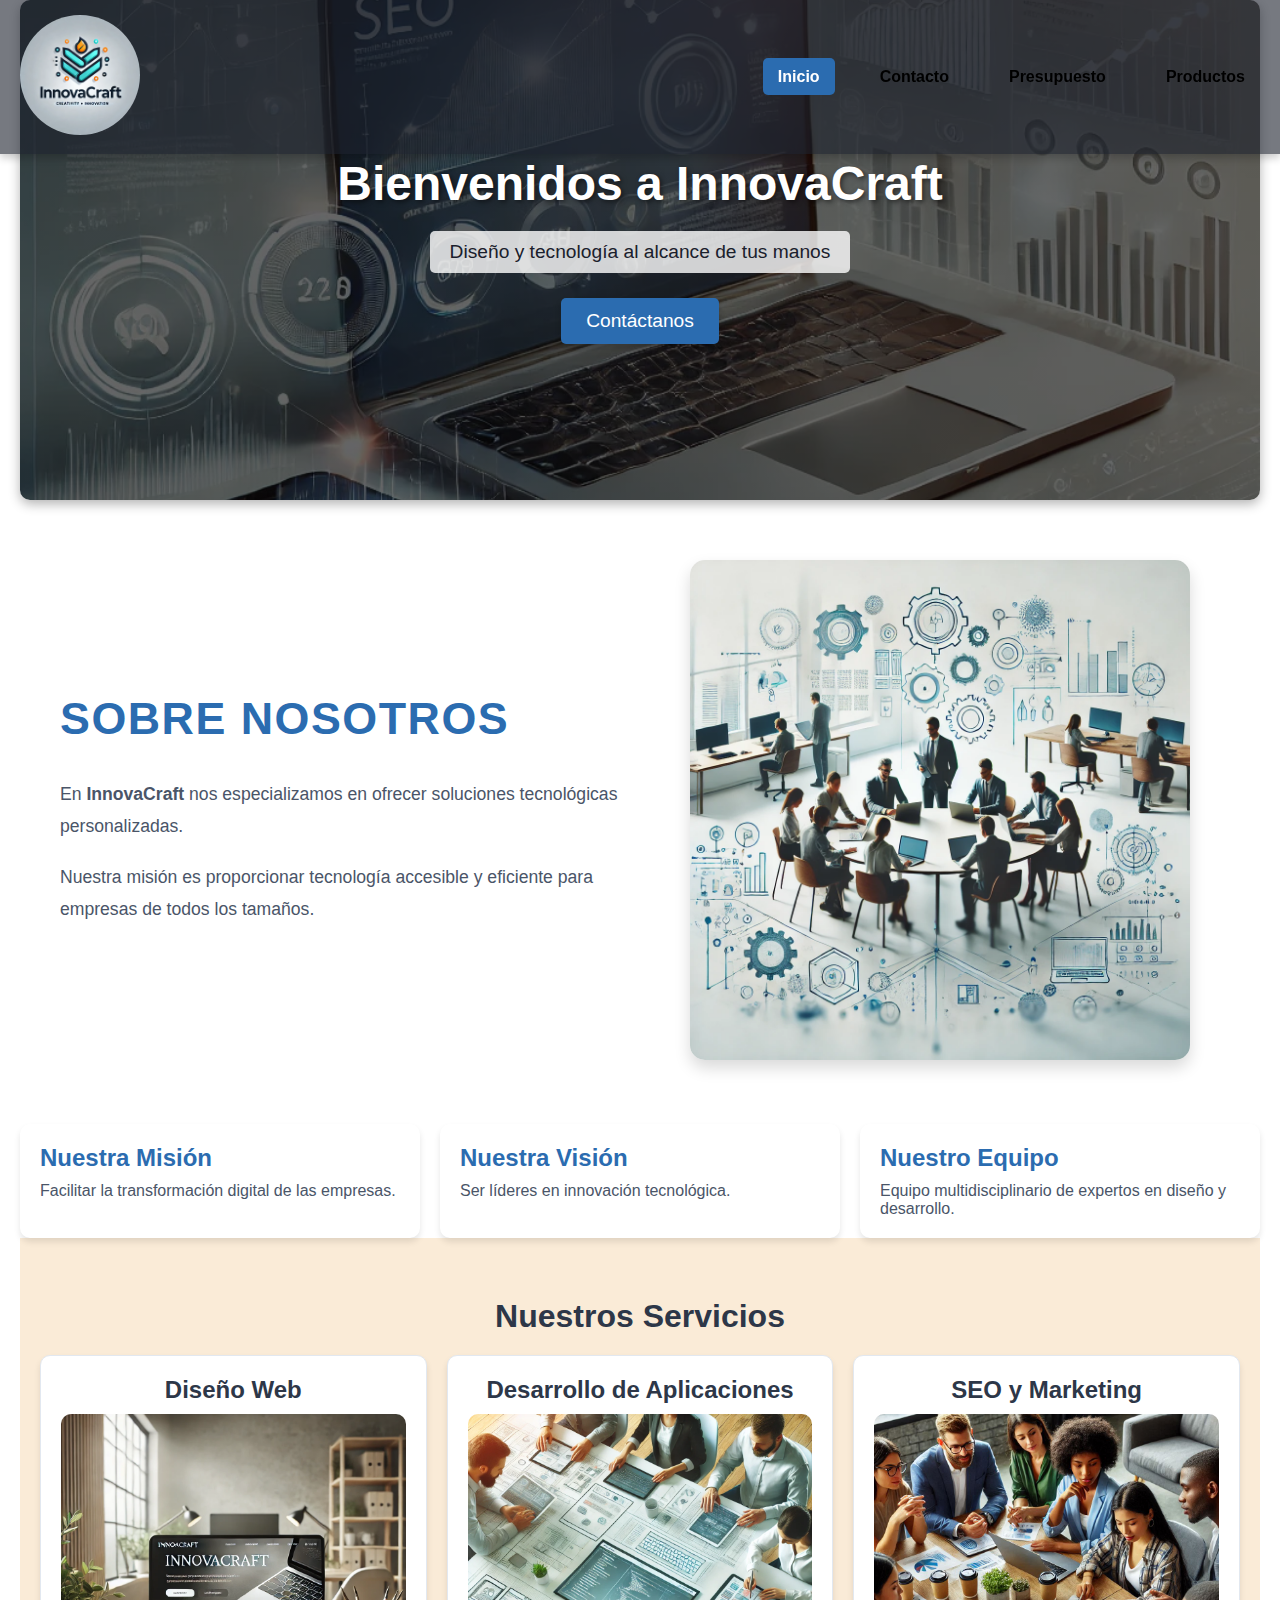
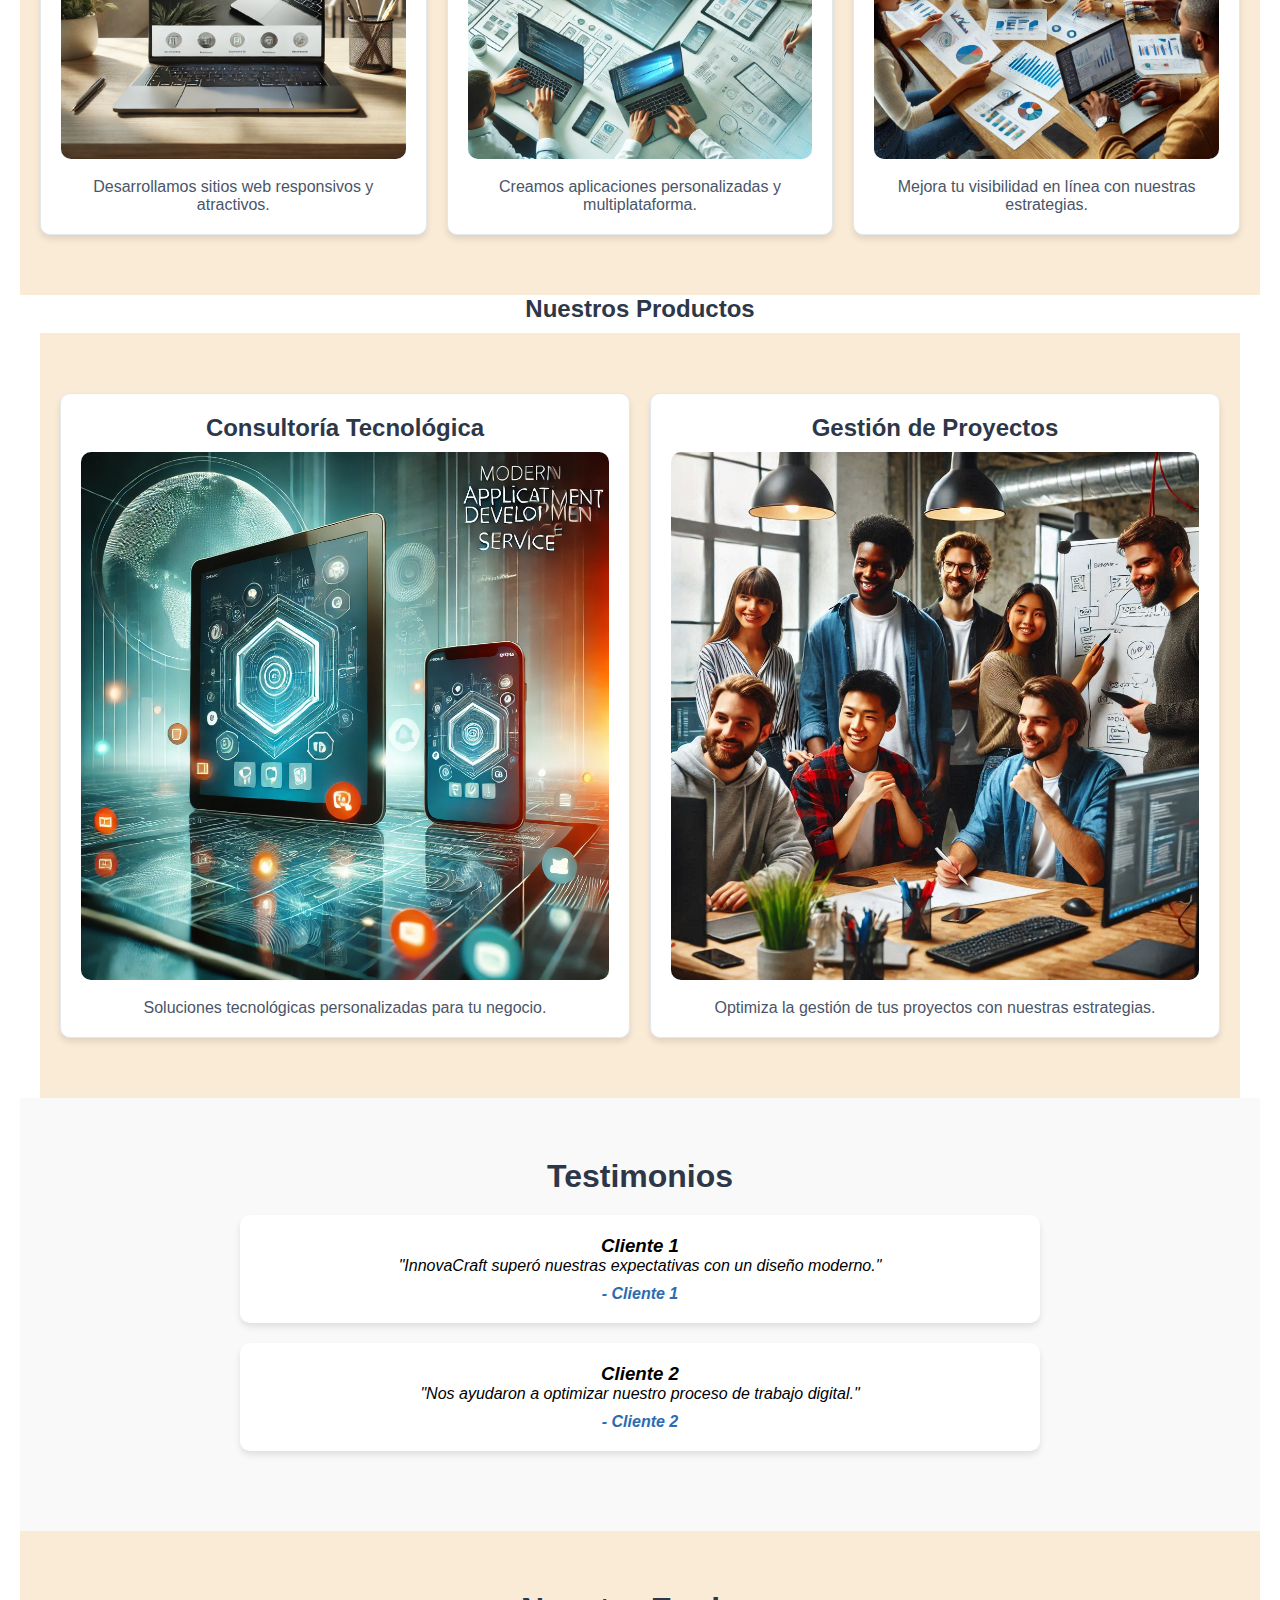
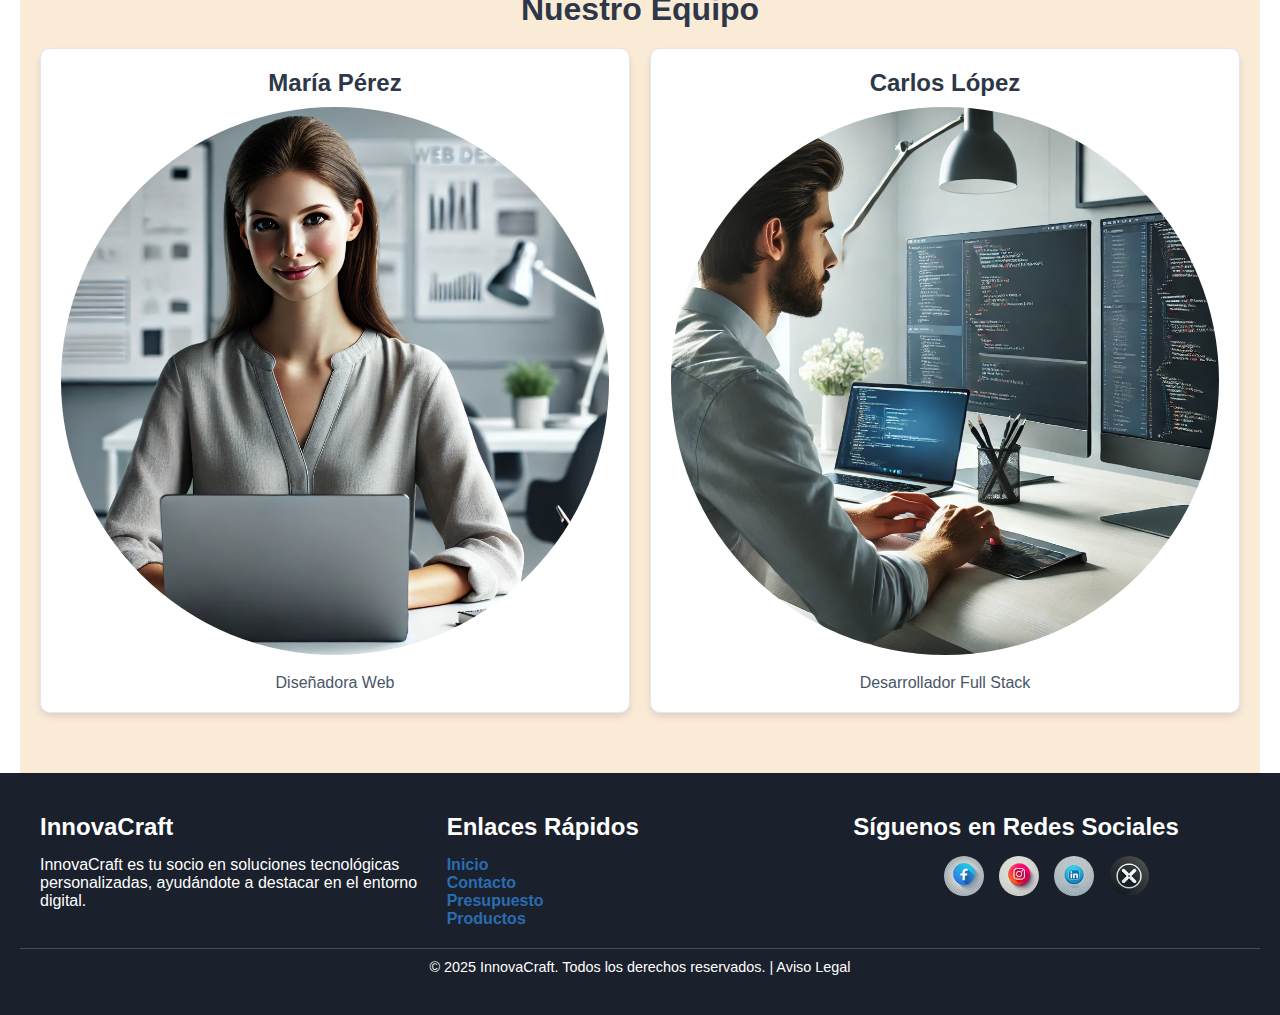
==== commit 86dfea2d: "update index, c,ontact, presupuesto and lproduct" ====
--- a/index.html
+++ b/index.html
@@ -1,227 +1,208 @@
 <!DOCTYPE html>
 <html lang="es">
-  <head>
-    <meta charset="UTF-8" >
-    <meta name="viewport" content="width=device-width, initial-scale=1.0" >
-    <title>InnovaCraft</title>
-    <link rel="stylesheet" href="./CSS/style.css">
-  </head>
-  <body>
-    <header>
-      <!-- Barra de Navegación -->
-      <nav class="navbar">
-        <div class="logo">
-          <img src="./assets/images/logoEmpresa.png" alt="InnovaCraft Logo">
-        </div>
-       
-        <ul class="nav-link">
-          <li><a href="/index.html" class="active">Inicio</a></li>
+
+<head>
+  <meta charset="UTF-8">
+  <meta name="description" content="InnovaCraft - Soluciones tecnológicas personalizadas para potenciar tu negocio.">
+  <meta name="keywords" content="Tecnología, Desarrollo Web, SEO, Marketing Digital, Aplicaciones">
+  <meta name="author" content="InnovaCraft">
+  <meta name="viewport" content="width=device-width, initial-scale=1.0">
+  <title>InnovaCraft</title>
+  <link rel="stylesheet" href="./CSS/style.css">
+  <link rel="icon" href="./assets/images/favicon.ico" type="image/x-icon">
+</head>
+
+<body>
+  <!-- HEADER -->
+
+  <header>
+    <nav class="navbar">
+      <div class="logo">
+        <a href="index.html">
+          <img src="assets/images/logoEmpresa.png" alt="InnovaCraft Logo" width="1024" height="1024">
+        </a>
+      </div>
+
+      <ul class="nav-link">
+        <li><a href="index.html" class="active">Inicio</a></li>
+        <li><a href="views/contacto.html">Contacto</a></li>
+        <li><a href="views/presupuesto.html">Presupuesto</a></li>
+        <li><a href="views/productos.html">Productos</a></li>
+      </ul>
+    </nav>
+  </header>
+
+
+  <!-- MAIN -->
+  <main class="main-container">
+    <!-- HERO SECTION -->
+    <section class="heroSection">
+      <h1>Bienvenidos a InnovaCraft</h1>
+      <span>Diseño y tecnología al alcance de tus manos</span>
+      <a href="./views/contacto.html">Contáctanos</a>
+    </section>
+
+    <!-- SOBRE NOSOTROS -->
+    <section class="aboutSection">
+      <div class="about-content">
+        <div class="about-text">
+          <h2>Sobre Nosotros</h2>
+          <p>En <strong>InnovaCraft</strong> nos especializamos en ofrecer soluciones tecnológicas personalizadas.</p>
+          <p>Nuestra misión es proporcionar tecnología accesible y eficiente para empresas de todos los tamaños.</p>
+        </div>
+        <div class="about-image">
+          <img src="./assets/images/about-innovacraft.webp" alt="Sobre InnovaCraft" width="1024" height="1024">
+        </div>
+      </div>
+
+      <div class="about-details">
+        <div>
+          <h3>Nuestra Misión</h3>
+          <p>Facilitar la transformación digital de las empresas.</p>
+        </div>
+        <div>
+          <h3>Nuestra Visión</h3>
+          <p>Ser líderes en innovación tecnológica.</p>
+        </div>
+        <div>
+          <h3>Nuestro Equipo</h3>
+          <p>Equipo multidisciplinario de expertos en diseño y desarrollo.</p>
+        </div>
+      </div>
+    </section>
+
+    <!-- SERVICIOS -->
+    <section class="servicesSection">
+      <h2>Nuestros Servicios</h2>
+      <div class="services-list">
+        <article>
+          <h3>Diseño Web</h3>
+          <img src="./assets/images/diseñoWeb.webp" alt="Diseño Web" width="1024" height="1024">
+          <p>Desarrollamos sitios web responsivos y atractivos.</p>
+        </article>
+        <article>
+          <h3>Desarrollo de Aplicaciones</h3>
+          <img src="./assets/images/desarrolloApps.webp" alt="Desarrollo de Aplicaciones" width="1024" height="1024">
+          <p>Creamos aplicaciones personalizadas y multiplataforma.</p>
+        </article>
+        <article>
+          <h3>SEO y Marketing</h3>
+          <img src="./assets/images/seoMarketing.png" alt="SEO y Marketing" width="1024" height="1024">
+          <p>Mejora tu visibilidad en línea con nuestras estrategias.</p>
+        </article>
+      </div>
+    </section>
+
+    <!-- PRODUCTOS -->
+    <section>
+      <h2 class="product-section">Nuestros Productos</h2>
+      <div class="product-grid">
+        <article>
+          <h3>Consultoría Tecnológica</h3>
+          <img src="./assets/images/aplicaciones.webp" alt="Aplicaciones" width="1024" height="1024">
+          <p>Soluciones tecnológicas personalizadas para tu negocio.</p>
+        </article>
+        <article>
+          <h3>Gestión de Proyectos</h3>
+          <img src="./assets/images/team-collaboration.png" alt="Colaboración en Equipo" width="1024" height="1024">
+          <p>Optimiza la gestión de tus proyectos con nuestras estrategias.</p>
+        </article>
+      </div>
+    </section>
+
+    <!-- TESTIMONIOS -->
+    <section class="testimoniosSection">
+      <h2>Testimonios</h2>
+      <div class="testimonios-list">
+        <article>
+          <h3>Cliente 1</h3>
+          <p>"InnovaCraft superó nuestras expectativas con un diseño moderno."</p>
+          <cite>- Cliente 1</cite>
+        </article>
+        <article>
+          <h3>Cliente 2</h3>
+          <p>"Nos ayudaron a optimizar nuestro proceso de trabajo digital."</p>
+          <cite>- Cliente 2</cite>
+        </article>
+      </div>
+    </section>
+
+    <!-- NUESTRO EQUIPO -->
+    <section class="equipoSection">
+      <h2>Nuestro Equipo</h2>
+      <div class="equipo-grid">
+        <article>
+          <h3>María Pérez</h3>
+          <img src="./assets/images/equipo1.webp" alt="María Pérez - Diseñadora Web" width="1024" height="1024">
+          <p>Diseñadora Web</p>
+        </article>
+        <article>
+          <h3>Carlos López</h3>
+          <img src="./assets/images/equipo2.webp" alt="Carlos López - Desarrollador Full Stack" width="1024"
+            height="1024">
+          <p>Desarrollador Full Stack</p>
+        </article>
+      </div>
+    </section>
+  </main>
+
+  <!-- FOOTER -->
+  <!-- FOOTER -->
+  <footer class="footer">
+    <div class="footer-container">
+      <!-- Sobre Nosotros -->
+      <div class="footer-about">
+        <h3>InnovaCraft</h3>
+        <p>InnovaCraft es tu socio en soluciones tecnológicas personalizadas, ayudándote a destacar en el entorno
+          digital.
+        </p>
+      </div>
+
+      <!-- Enlaces Rápidos -->
+      <div class="footer-links">
+        <h4>Enlaces Rápidos</h4>
+        <ul>
+          <li><a href="./index.html">Inicio</a></li>
           <li><a href="./views/contacto.html">Contacto</a></li>
           <li><a href="./views/presupuesto.html">Presupuesto</a></li>
           <li><a href="./views/productos.html">Productos</a></li>
         </ul>
-      </nav>
-    </header>
-
-    <!-- main global -->
-    <main class="main-container">
-      <section class="heroSection">
-        <h1>Bienvenidos a InnovaCraft</h1>
-        <span>Diseño y tecnología al alcance de tus manos</span>
-        <a href="./views/contacto.html">Contácanos</a>
-      </section>
-      <!-- Section sobre nosotros -->
-      <section class="aboutSection">
-        <div class="about-content">
-          <div class="about-text">
-            <p>
-              En <strong>InnovaCraft</strong> nos especializamos en ofrecer
-              soluciones tecnológicas personalizadas que ayudan a nuestros
-              clientes a destacar en el entorno digital. Desde diseño web hasta
-              desarrollo de aplicaciones, trabajamos con pasión e innovación
-              para transformar tus ideas en realidad.
-            </p>
-            <p>
-              Nuestra misión es proporcionar tecnología accesible y eficiente
-              para empresas de todos los tamaños. Creemos en el poder de la
-              creatividad y la colaboración para impulsar el cambio digital.
-            </p>
-          </div>
-          <div class="about-image">
-            <img
-              src="./assets/images/about-innovacraft.webp"
-              alt="Sobre InnovaCraft"
-            >
-          </div>
-        </div>
-
-        <!-- Sección Adicional -->
-        <div class="about-details">
-          <div>
-            <h3>Nuestra Misión</h3>
-            <p>
-              Facilitar la transformación digital de las empresas a través de
-              soluciones tecnológicas creativas y personalizadas.
-            </p>
-          </div>
-          <div>
-            <h3>Nuestra Visión</h3>
-            <p>
-              Ser líderes en innovación tecnológica, ayudando a empresas a
-              alcanzar su máximo potencial en un mundo digital.
-            </p>
-          </div>
-          <div>
-            <h3>Nuestro Equipo</h3>
-            <p>
-              Contamos con un equipo multidisciplinario de expertos en diseño,
-              desarrollo y estrategias digitales.
-            </p>
-          </div>
-        </div>
-      </section>
-      <!-- nuestro servicios -->
-      <section class="servicesSection">
-        <h2>Nuestros Servicios</h2>
-        <div class="services-list">
-          <article>
-            <img src="./assets/images/diseñoWeb.webp" alt="Diseño Web">
-            <h3>Diseño Web</h3>
-            <p>
-              Desarrollamos sitios web responsivos y atractivos para empresas de
-              todos los tamaños, optimizando la experiencia del usuario.
-            </p>
-          </article>
-          <article>
-            <img src="./assets/images/desarrolloApps.webp" alt="Desarrollo de Aplicaciones">
-            <h3>Desarrollo de Aplicaciones</h3>
-            <p>
-              Creamos aplicaciones personalizadas y multiplataforma para
-              facilitar procesos y mejorar la productividad.
-            </p>
-          </article>
-          <article>
-            <img
-              src="./assets/images/seoMarketing.png"
-              alt="SEO y Marketing"
-            >
-            <h3>SEO y Marketing</h3>
-            <p>
-              Aumentamos tu visibilidad en línea con estrategias de SEO y
-              marketing digital.
-            </p>
-          </article>
-        </div>
-      </section>
-      <!-- productos -->
-       <section>
-        <h2 class="product-section">Nuetros productos</h2>
-        <div class="product-grid">
-            <article>
-                <img src="/assets/images/aplicaciones.webp" alt=" Aplicaciones">
-                 <h3>Consultoría Tecnológica</h3>
-        <p>Te ayudamos a encontrar las mejores soluciones tecnológicas para tu negocio.</p>
-            </article>
-            <article>
-        <img src="./assets/images/team-collaboration.png" alt="Colaboración en Equipo">
-        <h3>Gestión de Proyectos</h3>
-        <p>Desarrollamos estrategias y planes para maximizar la eficiencia en tus proyectos.</p>
-      </article>
-        </div>
-       </section>
-       <!-- Nuestro proceso -->
-        <section class="procesoSection">
-            <h2>Nuestro proceso</h2>
-            <ul class="process-list">
-                <li>
-                    <h3>Análisis Inicial</h3>
-                    <p>Evaluamos tus necesidades y objetivos para proponer las mejores soluciones</p>
-                </li>
-                <li>
-                    <h3>Diseño Personalizado</h3>
-                    <p>Creamos diseños únicos que reflejan la esencia de tu marca</p>
-                </li>
-                <li>
-                    <h3>Entrega y Soporte</h3>
-                    <p>Entregamos el proyecto con soporte continuo para asegurar tu satisfación</p>
-                </li>
-            </ul>
-        </section>
-        <!-- Testimonios -->
- <section class="testimoniosSection">
-  <h2>Testimonios</h2>
-  <div class="testimonios-list">
-    <article tabindex="0">
-      <p>"InnovaCraft superó nuestras expectativas con un diseño moderno y funcional."</p>
-      <cite>- Cliente 1</cite>
-    </article>
-    <article tabindex="0">
-      <p>"El equipo de InnovaCraft nos ayudó a optimizar nuestro proceso de trabajo digital."</p>
-      <cite>- Cliente 2</cite>
-    </article>
-    <article tabindex="0">
-      <p>"Recomendaría a InnovaCraft por su profesionalismo y calidad de servicio."</p>
-      <cite>- Cliente 3</cite>
-    </article>
-  </div>
-</section>
-
-    <!-- Nuestro Equipo -->
-  <section class="equipoSection">
-    <h2>Nuestro Equipo</h2>
-    <div class="equipo-grid">
-      <article>
-        <img src="./assets/images/equipo1.webp" alt="Equipo 1">
-        <h3>María Pérez</h3>
-        <p>Diseñadora Web</p>
-      </article>
-      <article>
-        <img src="./assets/images/equipo2.webp" alt="Equipo 2">
-        <h3>Carlos López</h3>
-        <p>Desarrollador Full Stack</p>
-      </article>
+      </div>
+
+      <!-- Redes Sociales -->
+      <div class="footer-social">
+        <h4>Síguenos en Redes Sociales</h4>
+        <ul>
+          <li>
+            <a href="https://www.facebook.com/" target="_blank" rel="noopener noreferrer">
+              <img src="./assets/images/iconofacebook.webp" alt="Facebook" width="40" height="40">
+            </a>
+          </li>
+          <li>
+            <a href="https://www.instagram.com/" target="_blank" rel="noopener noreferrer">
+              <img src="./assets/images/iconoinstagram.webp" alt="Instagram" width="40" height="40">
+            </a>
+          </li>
+          <li>
+            <a href="https://www.linkedin.com/" target="_blank" rel="noopener noreferrer">
+              <img src="./assets/images/iconolinkedin.webp" alt="LinkedIn" width="40" height="40">
+            </a>
+          </li>
+          <li>
+            <a href="https://twitter.com/" target="_blank" rel="noopener noreferrer">
+              <img src="./assets/images/iconotwitter.webp" alt="Twitter" width="40" height="40">
+            </a>
+          </li>
+        </ul>
+      </div>
     </div>
-  </section>
-    </main>
-
-  <!-- footer -->
-    <footer class="footer">
-        <div class="footer-container">
-            <div class="footer-about">
-                <h3>InnovaCraft</h3>
-                <p>InnovaCraft es tu socio en soluciones tecnológicas personalizadas, ayudándote a destacar en el entorno
-                    digital.</p>
-            </div>
-    
-            <div class="footer-links">
-                <h4>Enlaces Rápidos</h4>
-                <ul>
-                    <li><a href="/index.html">Inicio</a></li>
-                    <li><a href="./contacto.html">Contacto</a></li>
-                    <li><a href="./presupuesto.html">Presupuesto</a></li>
-                    <li><a href="./productos.html">Productos</a></li>
-                </ul>
-            </div>
-    
-            <div class="footer-social">
-                <h4>Conéctate con Nosotros</h4>
-                <ul>
-                    <li>
-                        <a href="#"><img src="./../assets/images/iconofaceboock.webp" alt="Facebook"></a>
-                    </li>
-                    <li><a href="#"><img src="./../assets/images/iconoinstagrams.webp" alt="Instagram"></a></li>
-                    <li><a href="#"><img src="./../assets/images/linkeding.webp" alt="Linkeding"></a></li>
-                    <li><a href="#"><img src="./../assets/images/x-twitter.webp" alt="X"></a></li>
-                </ul>
-            </div>
-        </div>
-        <div class="footer-bottom">
-            <p>&copy; 2025 InnovaCraft. Todos los derechos reservados.</p>
-        </div>
-    </footer>
-
-    
-  </body>
-</html>
-
-
+
+    <!-- Pie de Página -->
+    <div class="footer-bottom">
+      <p>&copy; 2025 InnovaCraft. Todos los derechos reservados. | Aviso Legal</p>
+    </div>
+  </footer>
+
+</body>
+
+</html>--- a/CSS/style.css
+++ b/CSS/style.css
@@ -6,23 +6,31 @@
     font-family: 'Segoe UI', Tahoma, Geneva, Verdana, sans-serif;
 }  
 
-/* ESTILOS DE HEADER */
-.navbar{
+/* ====== BARRA DE NAVEGACIÓN ====== */
+.navbar {
     display: flex;
     justify-content: space-between;
     align-items: center;
-    background-color: #1a202c;
+    background-color: #dfe1e6; 
     padding: 15px 20px;
     position: fixed;
     width: 100%;
     top: 0;
     z-index: 100;
-    margin-bottom: 15px;
-}
+    transition: background-color 0.5s ease, box-shadow 0.5s ease;
+    box-shadow: 0 1px 5px rgba(66, 66, 66, 0.5); /* Suave sombra */
+}
+.navbar:hover {
+    background-color: rgba(26, 32, 44, 0.6); /* Transparente al pasar el mouse */
+    box-shadow: 0 4px 8px rgba(0, 0, 0, 0.2); /* Más sombra para resaltar */
+}
+
+/* ESTILO DEL LOGO DE LA PAGINA */
 .logo img {
-    max-height: 50px;
+    width: 120px;
+    height: auto;
     border-radius: 50%;
-    object-fit: cover;
+    object-fit: contain;
 }
 .nav-link {
     list-style: none;
@@ -32,7 +40,8 @@
 }
 .nav-link li a {
     text-decoration: none;
-    color: #fff;
+    color: #000;
+    font-weight: 700;
     transition: background-color 0.3s ease, color 0.3s ease;
     padding:  10px 15px;
     border-radius: 5px;
@@ -79,102 +88,182 @@
     box-sizing: border-box;
 }
 
+/* ====== HERO SECTION ====== */
 .heroSection {
-    
-    padding: 100px 20px;
-    color: #000;
-    background: url(./../assets/images/seoMarketing.webp) no-repeat center / cover;
-    background-attachment:unset;
-    min-height: 400px; 
+    padding: 120px 20px;
+    color: #ffffff;
+    background: linear-gradient(rgba(0, 0, 0, 0.6), rgba(0, 0, 0, 0.6)), 
+                url(./../assets/images/seoMarketing.webp) no-repeat center / cover;
+    min-height: 500px; 
     display: flex;
     flex-direction: column;
     justify-content: center;
     align-items: center;
-}
+    text-align: center;
+    border-radius: 10px;
+    box-shadow: 0 4px 12px rgba(0, 0, 0, 0.3);
+}
+
+/* ====== TÍTULO PRINCIPAL ====== */
+.heroSection h1 {
+    font-size: 3rem;
+    font-weight: bold;
+    margin-bottom: 20px;
+    text-shadow: 2px 2px 5px rgba(0, 0, 0, 0.5);
+    animation: slideIn 1.5s ease-in-out, pulse 3s infinite ease-in-out;
+}
+
+/* ====== SUBTÍTULO ====== */
+.heroSection span {
+    background-color: rgba(255, 255, 255, 0.8);
+    color: #1a202c;
+    font-family: Arial, Helvetica, sans-serif;
+    font-size: 1.2rem;
+    padding: 10px 20px;
+    border-radius: 5px;
+    margin-bottom: 25px;
+}
+
+/* ====== BOTÓN ====== */
 .heroSection a {
     text-decoration: none;
-    font-size: 36px;
-     list-style: none;
-     color: #000;
-     text-decoration: underline; 
-}
-/* Animación para el <h1> */
-.heroSection h1 {
-  font-size: 2.5rem;
-  margin-bottom: 20px;
-  text-shadow: 2px 2px 5px rgba(0, 0, 0, 0.3);
-  animation: slideIn 2s ease-in-out, pulse 3s infinite ease-in-out;
-}
-.heroSection span {
-    background-color: seashell;
-    font-family: Arial, Helvetica, sans-serif;
-}
- 
-/* Animación de entrada deslizante */
+    font-size: 1.2rem;
+    padding: 12px 25px;
+    background-color: #2b6cb0;
+    color: #ffffff;
+    border-radius: 5px;
+    transition: background-color 0.3s ease, transform 0.3s ease;
+    box-shadow: 0 4px 6px rgba(0, 0, 0, 0.2);
+}
+
+.heroSection a:hover {
+    background-color: #1a202c;
+    transform: scale(1.05);
+}
+
+/* ====== ANIMACIÓN DE ENTRADA ====== */
 @keyframes slideIn {
-  from {
-    opacity: 0;
-    transform: translateY(-50px); 
-  }
-  to {
-    opacity: 1;
-    transform: translateY(0); 
-  }
-}
-
-/* Animación de pulso */
+    from {
+        opacity: 0;
+        transform: translateY(-50px);
+    }
+    to {
+        opacity: 1;
+        transform: translateY(0);
+    }
+}
+
+/* ====== ANIMACIÓN DE PULSO ====== */
 @keyframes pulse {
-  0%, 100% {
-    transform: scale(1);
-  }
-  50% {
-    transform: scale(1.1); 
-  }
-}
-
-/* ESTILOS PARA EL ABOUT SECTIONS */
+    0%, 100% {
+        transform: scale(1);
+    }
+    50% {
+        transform: scale(1.05);
+    }
+}
+
+/* ====== RESPONSIVE DESIGN ====== */
+@media (max-width: 768px) {
+    .heroSection {
+        padding: 80px 15px;
+        min-height: 400px;
+    }
+
+    .heroSection h1 {
+        font-size: 2rem;
+    }
+
+    .heroSection span {
+        font-size: 1rem;
+    }
+
+    .heroSection a {
+        font-size: 1rem;
+        padding: 10px 20px;
+    }
+}
+
+
+//* ====== SECCIÓN SOBRE NOSOTROS ====== */
 .aboutSection {
   background-color: #f9f9f9;
-  padding: 60px 20px;
+  padding: 80px 20px;
   text-align: center;
 }
 
-.aboutSection h3 {
-  font-size: 2.5rem;
+/* Título Principal */
+.aboutSection h2 {
+  font-size: 2.8rem;
   margin-bottom: 20px;
-  color: #00050f;
-}
-
+  color: #2b6cb0;
+  text-transform: uppercase;
+  letter-spacing: 1.5px;
+}
+
+/* Contenido Principal */
 .about-content {
   display: flex;
   align-items: center;
   justify-content: space-between;
-  gap: 20px;
+  gap: 40px;
   max-width: 1200px;
-  margin: 0 auto;
+  margin: 40px auto;
+  padding: 20px;
   text-align: left;
-}
-
-.about-content .about-text {
+  flex-wrap: wrap; /* Adaptable a pantallas pequeñas */
+}
+
+/* Texto de la Sección */
+.about-text {
   flex: 1;
-}
-
-.about-content .about-image {
+  font-size: 1.1rem;
+  color: #4a5568;
+  line-height: 1.8;
+}
+
+.about-text p {
+  margin-bottom: 20px;
+}
+
+/* Imagen de la Sección */
+.about-image {
   flex: 1;
-}
-
-.about-content .about-image img {
-  max-width: 100%;
-  border-radius: 10px;
-  box-shadow: 0 4px 6px rgba(0, 0, 0, 0.1);
+  text-align: center;
+}
+
+.about-image img {
+  width: 100%;
+  max-width: 500px;
+  height: auto;
+  border-radius: 15px;
+  box-shadow: 0 8px 16px rgba(0, 0, 0, 0.15);
   transition: transform 0.3s ease, box-shadow 0.3s ease;
 }
 
-/* Agregando movimiento al pasar el mouse sobre la imagen */
-.about-content .about-image img:hover {
-  transform: scale(1.05); 
-  box-shadow: 0 8px 12px rgba(0, 0, 0, 0.2);
-}
+/* Efecto Hover en Imagen */
+.about-image img:hover {
+  transform: scale(1.05);
+  box-shadow: 0 12px 24px rgba(0, 0, 0, 0.2);
+}
+
+/* RESPONSIVE DESIGN */
+@media (max-width: 768px) {
+  .about-content {
+    flex-direction: column;
+    text-align: center;
+  }
+
+  .about-text,
+  .about-image {
+    width: 100%;
+  }
+
+  .about-text {
+    font-size: 1rem;
+  }
+}
+
 
 .about-details {
   margin-top: 40px;
@@ -323,7 +412,7 @@
   border-radius: 10px;
   padding: 20px;
   box-shadow: 0 4px 6px rgba(0, 0, 0, 0.1);
-  transition: transform 0.s ease, box-shadow 0.3s ease;
+  transition: transform 0.3s ease, box-shadow 0.3s ease;
   cursor: pointer;
 }
 
@@ -551,152 +640,293 @@
   color: #2d3748; 
 }
 
-/* ESTILOS PARA LOS FORMULARIOS  DE CONTACTOS*/
-/* Contenedor principal */
+/* ====== CONTENEDOR PRINCIPAL ====== */
 .contact-container {
-  background-color: rgb(241, 247, 248);
-  margin-top: 10rem;
-  box-sizing: border-box;
-  width: 90%;
-  max-width: 1200px;
-  margin: 0 auto;
-  padding: 5% 0;
-  border-radius: 10px solid #fff; 
-  box-shadow: 0 4px 8px rgba(0, 0, 0, 0.1); 
-}
-
-/* Título */
-.contact-container .contactSection h1, .budget-container h1 {
-  background: linear-gradient(to right bottom, rgb(0, 4, 24), rgb(11, 1, 24), black 100%);
-  background-clip: text;
-  -webkit-text-fill-color: transparent;
-  text-align: center;
-  margin-top: 12px;
-  margin-bottom: 2rem;
-  font-size: 2.5rem;
-}
-.contact-container .contactSection p, .budget-container p {
-  text-align:  center;
-  margin-bottom: 16px;
-  font-weight: 500;
-  
-}
-/* Estilo para listas */
-.flex-outer,
-.flex-inner {
-  list-style-type: none;
-  padding: 0;
-}
-
-.flex-outer {
-  max-width: 800px;
-  margin: 0 auto;
-}
-
-
-.flex-outer li {
-  display: flex;
-  flex-wrap: wrap;
-  align-items: center;
-  margin-bottom: 20px;
-}
-
-.flex-outer li label {
-  flex: 1 0 120px;
-  max-width: 220px;
-  padding: 8px;
-  font-weight: 300;
-  letter-spacing: 0.09em;
-  text-transform: capitalize;
-}
-.flex-outer > li > label,
-.flex-outer li p {
-  flex: 1 0 125px;
-  max-width: 220px;
-}
-
-.flex-outer li input,
-.flex-outer li textarea {
-  flex: 2 0 300px;
-  padding: 10px;
-  border: 1px solid #ddd;
-  border-radius: 5px;
-  font-size: 1rem;
-  outline: none;
-  transition: border-color 0.3s ease;
-}
-
-.flex-outer li input:focus,
-.flex-outer li textarea:focus {
-  border-color: #2b6cb0; /* Color de acento */
-}
-/* estilos para seleccionar la empresa */
-.flex-inner {
-  display: flex;  
-  justify-content: center; 
-  align-items: center;
-  gap: 20px; 
-  padding: 1px;
-  margin: 0;
-}
-
-.flex-inner li {
-  display: flex;
-  flex-direction: column; 
-  align-items: center;
-  gap: 5px;
-  margin: 0;
-}
-
-.flex-inner input[type="radio"] {
-  margin: 0; 
-  accent-color: #2b6cb0; 
-}
-
-.flex-inner label {
-  margin: 0; 
-  font-weight: bold;
-  cursor: pointer; 
-}
-
-.flex-inner input[type="radio"]:checked + label {
-  color: #2b6cb0;
-}
-
-
-/* Botones */
-.flex-outer .listButtons {
-  display: flex;
-  gap: 20px;
-  align-items: center;
-  justify-content: center;
-  margin-top: 20px;
-  align-items: center;
-}
-
-.flex-outer .listButtons button {
-  padding: 10px 20px;
-  background-color: #2b6cb0;
-  color: #fff;
-  border: none;
-  border-radius: 5px;
-  cursor: pointer;
-  font-size: 1rem;
-  transition: background-color 0.3s ease;
-}
-
-.flex-outer .listButtons button:hover {
-  background-color: #1a202c;
-}
-
-
-/* ESTILOS PARA EL FOOTER */
-.footer{
+    background-color: #f7f9fc;
+    padding: 40px 30px;
+    box-shadow: 0 4px 12px rgba(0, 0, 0, 0.1);
+    border-radius: 10px;
+    max-width: 700px;
+    margin: 100px auto;
+    border-top: 5px solid #2b6cb0;
+}
+
+/* ====== TÍTULOS ====== */
+.contactSection h1 {
+    font-size: 2.2rem;
+    text-align: center;
+    color: #2b6cb0;
+    margin-top: 2rem;
+}
+
+.contactSection p {
+    text-align: center;
+    font-size: 1rem;
+    color: #4a5568;
+    margin-bottom: 30px;
+}
+
+/* ====== FORMULARIO ====== */
+.contact-flex-outer {
+    list-style: none;
+    padding: 0;
+    margin: 0;
+}
+
+.contact-flex-outer li {
+    margin-bottom: 20px;
+    display: flex;
+    flex-direction: column;
+}
+
+.contact-flex-outer label {
+    font-weight: bold;
+    color: #2d3748;
+    margin-bottom: 8px;
+}
+
+.contact-flex-outer input,
+.contact-flex-outer textarea {
+    width: 100%;
+    padding: 12px;
+    border: 1px solid #ccc;
+    border-radius: 5px;
+    font-size: 1rem;
+    background-color: #f9f9f9;
+    transition: border-color 0.3s ease;
+}
+
+.contact-flex-outer input:focus,
+.contact-flex-outer textarea:focus {
+    border-color: #2b6cb0;
+    outline: none;
+}
+
+/* ====== RADIO BUTTONS ====== */
+.contact-radio-group {
+    display: flex;
+    justify-content: space-between;
+    gap: 20px;
+    margin-top: 10px;
+}
+
+.contact-radio-group input[type="radio"] {
+    display: none;
+}
+
+.contact-radio-group label {
+    padding: 10px 15px;
+    border: 1px solid #ccc;
+    border-radius: 5px;
+    cursor: pointer;
+    transition: background-color 0.3s ease, border-color 0.3s ease;
+}
+
+.contact-radio-group input[type="radio"]:checked + label {
+    background-color: #2b6cb0;
+    color: #fff;
+    border-color: #2b6cb0;
+}
+
+/* ====== BOTONES ====== */
+.contact-buttons {
+    display: flex;
+    gap: 5px;
+    justify-content: space-evenly;
+   
+}
+
+.contact-buttons button {
+    width:5rem;
+    padding: 12px;
+    font-size: 1rem;
+    border: none;
+    border-radius: 5px;
+    cursor: pointer;
+    transition: background-color 0.3s ease;
+}
+
+.contact-buttons button[type="reset"] {
+    background-color: #e53e3e;
+    color: #fff;
+}
+
+.contact-buttons button[type="reset"]:hover {
+    background-color: #c53030;
+}
+
+.contact-buttons button[type="submit"] {
+    background-color: #2b6cb0;
+    color: #fff;
+}
+
+.contact-buttons button[type="submit"]:hover {
     background-color: #1a202c;
+}
+
+/* ====== RESPONSIVE DESIGN ====== */
+@media (max-width: 600px) {
+    .contact-container {
+        padding: 20px;
+    }
+
+    .contact-radio-group {
+        flex-direction: row;
+    }
+
+    .contact-buttons {
+        flex-direction: row;
+    }
+
+    .contact-buttons button {
+        width: 100%;
+    }
+}
+
+/* ====== CONTENEDOR PRINCIPAL DEL FORMULARIO  PRESUPUESTO====== */
+/* ====== CONTENEDOR PRINCIPAL ====== */
+.budget-container {
+    background-color: #ffffff;
+    padding: 40px 30px;
+    box-shadow: 0 4px 12px rgba(0, 0, 0, 0.15);
+    border-radius: 10px;
+    max-width: 600px;
+    margin: 100px auto;
+    border-top: 5px solid #2b6cb0;
+}
+
+/* ====== TÍTULOS ====== */
+.budgetSection h1 {
+    font-size: 2.2rem;
+    text-align: center;
+    color: #2b6cb0;
+    margin-top: 2rem;
+}
+
+.budgetSection p {
+    text-align: center;
+    font-size: 1rem;
+    color: #4a5568;
+    margin-bottom: 30px;
+}
+
+/* ====== FORMULARIO ====== */
+.budget-field {
+    margin-bottom: 20px;
+    display: flex;
+    flex-direction: column;
+}
+
+.budget-field label {
+    font-weight: bold;
+    color: #2d3748;
+    margin-bottom: 8px;
+}
+
+.budget-field input,
+.budget-field select,
+.budget-field textarea {
+    width: 100%;
+    padding: 12px 15px;
+    border: 1px solid #ccc;
+    border-radius: 5px;
+    font-size: 1rem;
+    background-color: #f9f9f9;
+    transition: border-color 0.3s ease;
+}
+
+.budget-field input:focus,
+.budget-field select:focus,
+.budget-field textarea:focus {
+    border-color: #2b6cb0;
+    outline: none;
+}
+
+/* ====== CHECKBOX ====== */
+.budget-terms {
+    display: flex;
+    align-items: center;
+    gap: 10px;
+    margin-top: 10px;
+}
+
+.budget-terms input[type="checkbox"] {
+    width: 18px;
+    height: 18px;
+    accent-color: #2b6cb0;
+}
+
+.budget-terms label a {
+    color: #2b6cb0;
+    text-decoration: none;
+}
+
+.budget-terms label a:hover {
+    text-decoration: underline;
+}
+
+/* ====== BOTONES ====== */
+.budget-buttons {
+    display: flex;
+   gap: 5px;
+   justify-content: space-evenly;
+}
+
+.budget-buttons button {
+ display: flex;
+ justify-content: space-evenly; 
+ align-items: center; 
+    width: 5rem;
+    text-align: center;
+    padding: 12px;
+    margin: 12px;
+    font-size: 1rem;
+    border: none;
+    border-radius: 5px;
+    cursor: pointer;
+    transition: background-color 0.3s ease;
+}
+
+.budget-buttons button[type="reset"] {
+    background-color: #e53e3e;
     color: #fff;
+}
+
+.budget-buttons button[type="reset"]:hover {
+    background-color: #c53030;
+}
+
+.budget-buttons button[type="submit"] {
+    background-color: #2b6cb0;
+    color: #fff;
+}
+
+.budget-buttons button[type="submit"]:hover {
+    background-color: #1a202c;
+}
+
+/* ====== RESPONSIVE DESIGN ====== */
+@media (max-width: 600px) {
+    .budget-container {
+        padding: 20px;
+    }
+
+    .budget-buttons {
+        flex-direction: column;
+    }
+
+    .budget-buttons button {
+        width: 100%;
+    }
+}
+
+/* ====== FOOTER ====== */
+.footer {
+    background-color: #1a202c;
+    color: #ffffff;
     padding: 40px 20px;
     text-align: center;
-    }
+}
 
 .footer-container {
     display: flex;
@@ -705,162 +935,82 @@
     gap: 20px;
     max-width: 1200px;
     margin: 0 auto;
-    text-align: left;
-}
-
-.footer-about, .footer-links, .footer-social {
+}
+
+.footer-about,
+.footer-links,
+.footer-social {
     flex: 1;
     min-width: 250px;
-
-}
-
-.footer-about h3, .footer-links h4, .footer-social h4 {
+    text-align: left;
+}
+
+.footer-about h3,
+.footer-links h4,
+.footer-social h4 {
     font-size: 1.5rem;
     margin-bottom: 15px;
 }
 
-.footer-about p {
-    font-size: 1rem;
-    line-height: 1.5;
-    text-align: left;
-    
-}
-
-.footer-links ul, .footer-social ul {
-    display: flex;
-    gap: 12px;
+.footer-links ul,
+.footer-social ul {
     list-style: none;
     padding: 0;
 }
 
-.footer-links ul li a, .footer-social ul li a {
+.footer-links ul li a,
+.footer-social ul li a {
     text-decoration: none;
-    color:  #2b6cb0;
+    font-weight: 600;
+    color: #2b6cb0;
     transition: color 0.3s ease;
-    
-}
+}
+
 .footer-links ul li a:hover,
 .footer-social ul li a:hover {
-  color: #ffffff; 
-}
+    color: #ffffff;
+}
+
+.footer-social ul {
+    display: flex;
+    gap: 15px;
+    justify-content: center;
+}
+
+.footer-social ul li a img {
+    width: 40px;
+    height: 40px;
+    border-radius: 50%;
+    transition: transform 0.3s ease, opacity 0.3s ease;
+}
+
+.footer-social ul li a img:hover {
+    transform: scale(1.1);
+    opacity: 0.8;
+}
+
 .footer-bottom {
-  margin-top: 20px;
-  border-top: 1px solid rgba(10, 1, 1, 0.2);
-  padding-top: 10px;
-  font-size: 0.9rem;
-  color: #f3f6fa; 
-}
-
-/* Estilo general para la sección social */
-.footer-social {
-  text-align: center;
-  margin-top: 20px;
-}
-
-.footer-social h4 {
-  font-size: 1.5rem;
-  margin-bottom: 15px;
-  color: #ffffff;
-}
-
-.footer-social ul {
-  list-style: none;
-  padding: 0;
-  display: flex;
-  justify-content: center;
-  gap: 20px; 
-}
-
-.footer-social ul li {
-  display: inline-block;
-}
-
-.footer-social ul li a {
-  display: inline-block;
-  width: 40px; 
-  height: 40px;
-  transition: transform 0.3s ease, opacity 0.3s ease;
-}
-
-.footer-social ul li a img {
-  max-width: 100%;
-  height: auto;
-  border-radius: 50%; 
-  box-shadow: 0 4px 6px rgba(0, 0, 0, 0.1); 
-}
-
-/* Efectos de hover */
-.footer-social ul li a:hover {
-  transform: scale(1.1); 
-  opacity: 0.8; 
-}
-
-/* ESTILO PARA PRESUPUESTO */
-
-.budget-container{
-  
-   background-color: #f9f9f9;
-  padding: 50px 20px;
-  box-shadow: 0 4px 8px rgba(0, 0, 0, 0.1);
-  border-radius: 10px;
-  margin: 20px auto;
-  max-width: 800px;
-}
-.budgetSection h1 {
-  font-size: 2.5rem;
-  color: #2b6cb0;
-  text-align: center;
-  margin-bottom: 20px;
-}
-.budgetSection p {
-  text-align: center;
-  font-size: 1.2rem;
-  color: #4a5568;
-  margin-bottom: 30px;
-}
-.budget-form input,
-.budget-form select,
-.budget-form textarea {
-  border: 1px solid #ddd;
-  border-radius: 5px;
-  padding: 10px;
-  font-size: 1rem;
-  width: 100%;
-  transition: border-color 0.3s ease;
-}
-.budget-form input:focus,
-.budget-form select:focus,
-.budget-form textarea:focus {
-  border-color: #2b6cb0;
-  outline: none;
-}
-/* ESTILO PARA PRODUCTOS */
-.products-container {
-  background-color: #f9f9f9;
-  padding: 50px 20px;
-  box-shadow: 0 4px 8px rgba(0, 0, 0, 0.1);
-  border-radius: 10px;
-  margin: 20px auto;
-  max-width: 1200px;
-}
-
-/* Título */
-.productsSection h1 {
-  font-size: 2.5rem;
-  color: #2b6cb0;
-  text-align: center;
-  margin-bottom: 20px;
-}
-
-/* Texto descriptivo */
-.productsSection p {
-  text-align: center;
-  font-size: 1.2rem;
-  color: #4a5568;
-  margin-bottom: 30px;
-}
-
-/* Grid de Productos */
+    margin-top: 20px;
+    padding-top: 10px;
+    font-size: 0.9rem;
+    border-top: 1px solid rgba(255, 255, 255, 0.2);
+}
+
+.footer-bottom a {
+    color: #2b6cb0;
+    text-decoration: none;
+}
+
+.footer-bottom a:hover {
+    text-decoration: underline;
+}
+
+
+/* ESTILOS PARA LOS PRODUCTOS */
+.products-container .productsSection h1 {
+  margin-top:5rem ;
+}
+
 .product-grid {
   display: grid;
   grid-template-columns: repeat(auto-fit, minmax(250px, 1fr));
